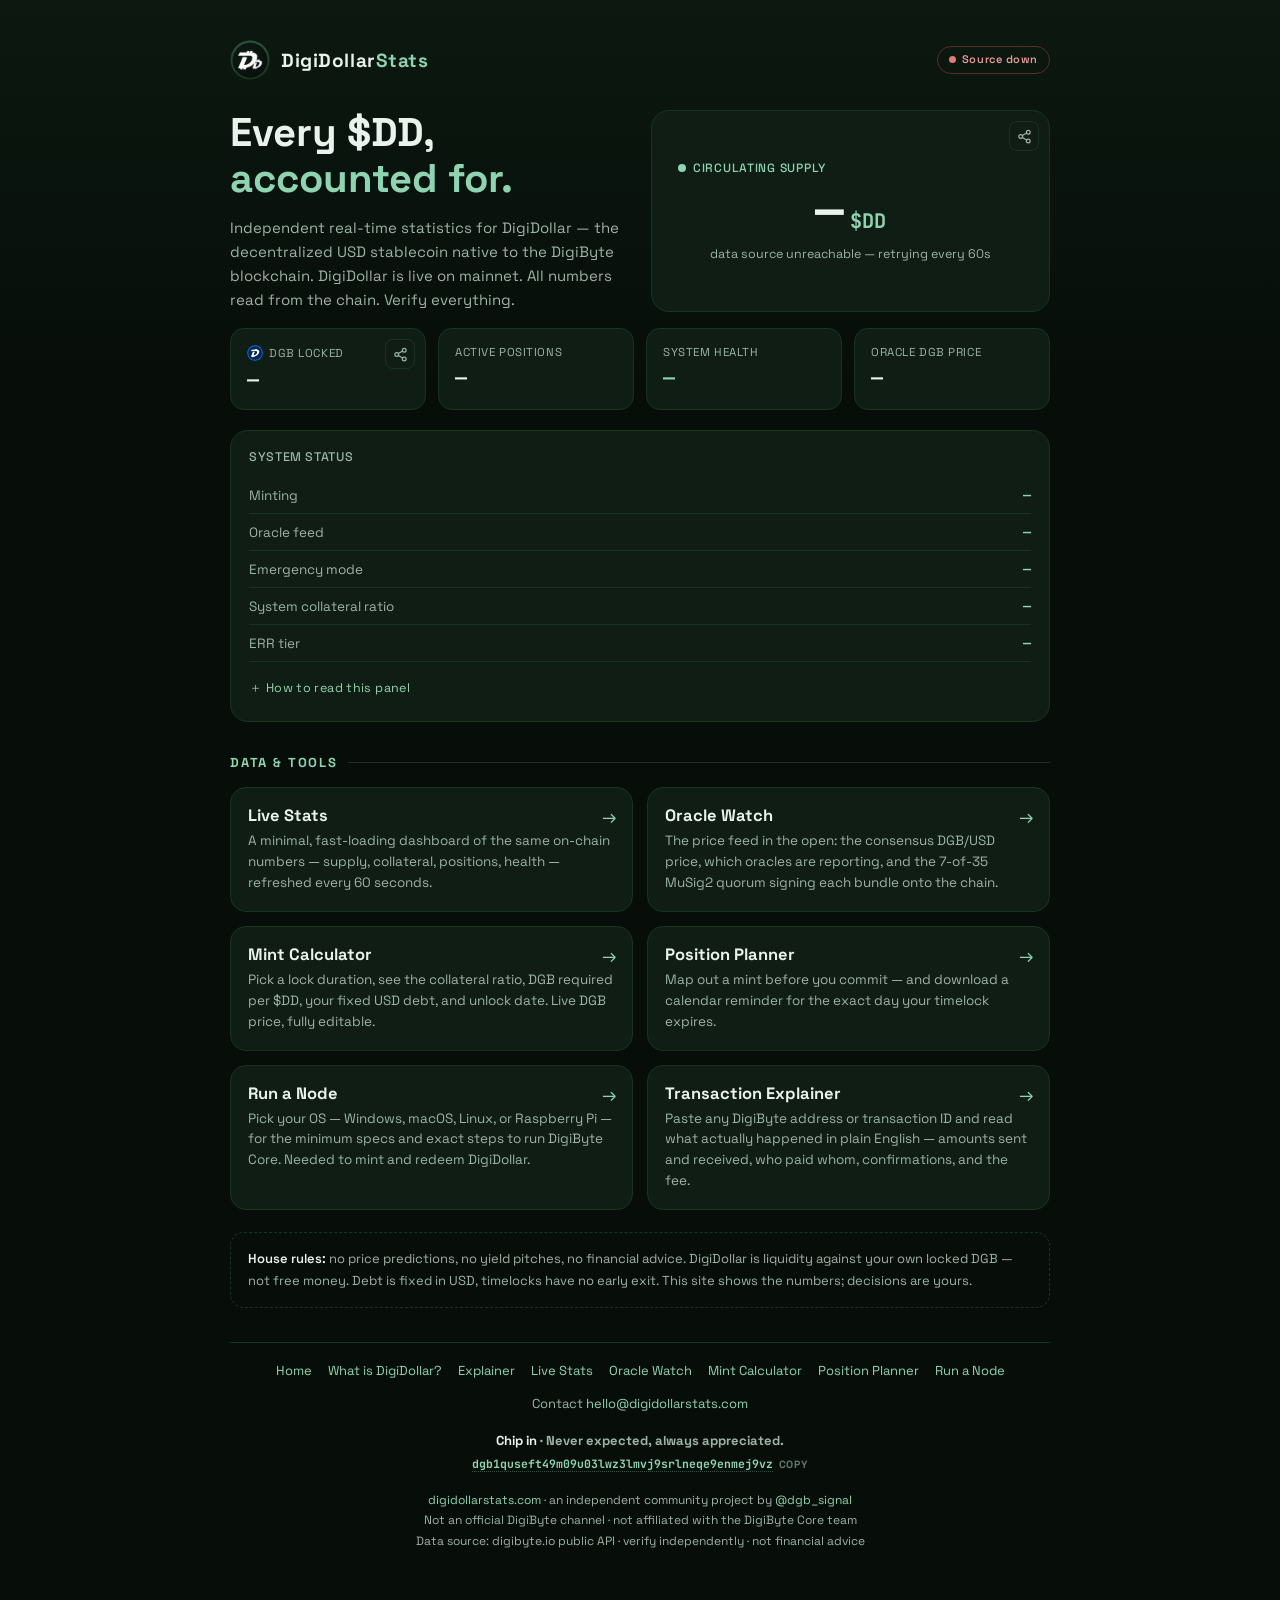
==== index.html @ 937bdd15 "Add files via upload" ====
<!DOCTYPE html>
<html lang="en">
<head>
<meta charset="UTF-8">
<meta name="viewport" content="width=device-width, initial-scale=1">
<title>DigiDollarStats — Live DigiDollar ($DD) Supply &amp; Stats</title>
  <meta name="description" content="Independent real-time stats for DigiDollar ($DD), the decentralized USD stablecoin on DigiByte: live supply, DGB locked, and system health from the chain.">
  <meta name="keywords" content="DigiDollar, DD, DigiByte, DGB, stablecoin, supply, mint calculator, collateral, oracle">
  <link rel="canonical" href="https://digidollarstats.com/">
  <meta name="robots" content="index, follow">
  <meta name="theme-color" content="#070E0A">
  <!-- favicons -->
  <link rel="icon" href="/favicon.ico" sizes="any">
  <link rel="icon" type="image/png" sizes="32x32" href="/favicon-32x32.png">
  <link rel="icon" type="image/png" sizes="16x16" href="/favicon-16x16.png">
  <link rel="apple-touch-icon" sizes="180x180" href="/apple-touch-icon.png">
  <link rel="manifest" href="/site.webmanifest">
  <!-- Open Graph -->
  <meta property="og:type" content="website">
  <meta property="og:url" content="https://digidollarstats.com/">
  <meta property="og:title" content="DigiDollarStats — Every $DD, accounted for.">
  <meta property="og:description" content="Independent real-time statistics for DigiDollar, the native USD stablecoin on the DigiByte blockchain. Live supply, collateral, and tools.">
  <meta property="og:image" content="https://digidollarstats.com/og-home.png">
  <meta property="og:image:width" content="1200">
  <meta property="og:image:height" content="630">
  <meta property="og:site_name" content="DigiDollarStats">
  <!-- Twitter -->
  <meta name="twitter:card" content="summary_large_image">
  <meta name="twitter:title" content="DigiDollarStats — Every $DD, accounted for.">
  <meta name="twitter:description" content="Independent real-time stats for DigiDollar on the DigiByte chain. Live supply, collateral, mint calculator.">
  <meta name="twitter:image" content="https://digidollarstats.com/og-home.png">

<link rel="preconnect" href="https://fonts.googleapis.com">
<link rel="preconnect" href="https://fonts.gstatic.com" crossorigin>
<link href="https://fonts.googleapis.com/css2?family=Space+Grotesk:wght@400;500;700&family=JetBrains+Mono:wght@400;600;700&display=swap" rel="stylesheet">
<style>
  :root{
    --bg:#070E0A; --bg2:#0C1810; --card:#0F1D15; --line:#193322;
    --ring:#2B5540; --mint:#8FD4B0; --text:#E9F2EC; --muted:#9DB3A6; --amber:#D9B36C;
  }
  *{box-sizing:border-box;margin:0;padding:0}
  html{background:#070E0A}
  body{
    background:linear-gradient(180deg,var(--bg2),var(--bg) 380px);
    background-color:#070E0A;
    color:var(--text); font-family:'Space Grotesk',system-ui,sans-serif;
    min-height:100vh; display:flex; flex-direction:column; align-items:center;
    padding:22px 16px 46px;
  }
  .wrap{width:100%;max-width:580px}

  nav{display:flex;align-items:center;justify-content:space-between;margin-bottom:28px}
  .brandrow{display:flex;align-items:center;gap:11px}
  .logo{width:40px;height:40px;border-radius:50%;object-fit:cover}
  .brandrow a.homelink{display:flex;align-items:center;gap:11px;text-decoration:none;color:inherit}
  .brand{font-weight:700;letter-spacing:.03em;font-size:19px}
  .brand em{font-style:normal;color:var(--mint)}
  .demo{
    font-size:10px;font-weight:700;letter-spacing:.08em;color:#1A1206;background:var(--amber);
    border-radius:99px;padding:4px 11px;white-space:nowrap;line-height:1.5;
  }
  .demo.live{background:var(--mint);color:#0B160F}
  .demo.err{background:#5c2a2a;color:#f0d0d0}
  .statuspill{display:inline-flex;align-items:center;gap:6px;font-size:11px;font-weight:600;letter-spacing:.05em;color:var(--muted);background:transparent;border:1px solid var(--line);border-radius:99px;padding:5px 11px;line-height:1.4}
  .statuspill .sdot{width:7px;height:7px;border-radius:50%;background:var(--mint);flex-shrink:0}
  .statuspill.live .sdot{background:var(--mint)}
  .statuspill.live{color:var(--mint)}
  .statuspill.err{color:#e69b9b;border-color:#5c2a2a}
  .statuspill.err .sdot{background:#e07b7b}
  @media (prefers-reduced-motion: no-preference){.statuspill.live .sdot{animation:pulse 2s infinite}}

  h1{font-size:clamp(26px,7vw,34px);font-weight:700;line-height:1.15;margin-bottom:8px}
  h1 em{font-style:normal;color:var(--mint)}
  .sub{color:var(--muted);font-size:14.5px;line-height:1.6;max-width:48ch;margin-bottom:22px}

  .hero{
    background:var(--card);border:1px solid var(--line);
    border-radius:18px;padding:24px 20px;text-align:center;margin-bottom:14px;
  }
  .live{display:inline-flex;align-items:center;gap:7px;color:var(--mint);font-size:12px;letter-spacing:.06em;font-weight:500;text-transform:uppercase;margin-bottom:9px}
  .dot{width:8px;height:8px;border-radius:50%;background:var(--mint)}
  @media (prefers-reduced-motion: no-preference){
    .dot{animation:pulse 2s infinite}
    @keyframes pulse{0%,100%{opacity:1}50%{opacity:.35}}
  }
  .supply{font-family:'JetBrains Mono',monospace;font-weight:700;font-size:clamp(32px,8.5vw,48px);line-height:1.1}
  .supply small{font-size:.42em;color:var(--mint);margin-left:6px}
  .updated{color:var(--muted);font-size:12.5px;margin-top:9px}

  .grid{display:grid;grid-template-columns:1fr 1fr;gap:12px;margin-bottom:14px}
  .stat{background:var(--card);border:1px solid var(--line);border-radius:14px;padding:15px}
  .stat .k{color:var(--muted);font-size:11.5px;letter-spacing:.05em;text-transform:uppercase;margin-bottom:6px;display:flex;align-items:center;gap:6px}
  .coin{width:16px;height:16px;border-radius:50%;flex-shrink:0}
  .stat .v{font-family:'JetBrains Mono',monospace;font-weight:600;font-size:18px}
  .stat .v.mint{color:var(--mint)}

  .panel{background:var(--card);border:1px solid var(--line);border-radius:18px;padding:18px;margin-bottom:14px}
  .panel h2{font-size:12.5px;letter-spacing:.05em;text-transform:uppercase;color:var(--muted);font-weight:500;margin-bottom:12px}

  .srow{display:flex;justify-content:space-between;align-items:center;padding:9px 0;border-bottom:1px solid var(--line);font-size:13.5px}
  .srow:last-child{border-bottom:none}
  .srow .k{color:var(--muted)}
  .srow .v{font-family:'JetBrains Mono',monospace;font-weight:600;color:var(--mint)}
  .srow .v.warn{color:var(--amber)}
  .explain{margin-top:12px;font-size:13px}
  .explain summary{cursor:pointer;color:var(--mint);font-size:12.5px;letter-spacing:.03em;list-style:none;padding:6px 0}
  .explain summary::-webkit-details-marker{display:none}
  .explain summary::before{content:"＋ ";color:var(--muted)}
  .explain[open] summary::before{content:"－ "}
  .explain ul{list-style:none;margin-top:8px;padding:0}
  .explain li{color:var(--muted);line-height:1.55;padding:6px 0;border-top:1px solid var(--line)}
  .explain li b{color:var(--text);font-weight:600}

  .sectionhead{display:flex;align-items:center;gap:10px;margin:28px 0 14px}
  .sectionhead h2{font-size:13px;letter-spacing:.14em;text-transform:uppercase;font-weight:700;color:var(--mint)}
  .sectionhead .rule{flex:1;height:1px;background:var(--line)}

  .tool{
    display:block;text-decoration:none;color:inherit;
    background:var(--card);border:1px solid var(--line);border-radius:16px;
    padding:17px;margin-bottom:12px;position:relative;
  }
  .tool:hover{border-color:var(--ring)}
  .tool h3{font-size:16.5px;font-weight:700;margin-bottom:5px}
  .tool p{color:var(--muted);font-size:13.5px;line-height:1.55;max-width:52ch}
  .tool .go{position:absolute;top:17px;right:16px;color:var(--mint);font-size:18px}
  .badge{
    display:inline-block;font-size:10px;font-weight:700;letter-spacing:.08em;
    text-transform:uppercase;border-radius:99px;padding:3px 9px;margin-left:8px;vertical-align:2px;
    line-height:1.4;white-space:nowrap;
  }
  .badge.live{color:#0B160F;background:var(--mint)}
  .badge.soon{color:#1A1206;background:var(--amber)}
  .badge.plan{color:var(--muted);background:var(--line)}

  .principles{
    border:1px dashed var(--line);border-radius:14px;padding:15px 17px;
    margin-top:22px;color:var(--muted);font-size:13px;line-height:1.7;
  }
  .principles b{color:var(--text);font-weight:600}

  footer{color:var(--muted);font-size:12px;text-align:center;line-height:1.7;margin-top:26px}
  footer a{color:var(--mint);text-decoration:none}

  /* ============ DESKTOP LAYER (B) — mobile untouched below 900px ============ */
  @media (min-width:900px){
    body{padding:40px 24px 70px}
    .wrap{max-width:820px}
    nav{margin-bottom:30px}
    .demo{font-size:11px;padding:5px 11px}

    /* two-column hero: headline left, supply box right */
    .hero-wrap{display:grid;grid-template-columns:1fr 1fr;gap:22px;align-items:stretch;margin-bottom:16px}
    .hero-intro{display:flex;flex-direction:column;justify-content:center}
    .hero-intro h1{font-size:40px;margin-bottom:14px}
    .hero-intro .sub{font-size:15px;max-width:48ch;margin-bottom:0}
    .hero{margin-bottom:0;display:flex;flex-direction:column;justify-content:center;padding:28px 26px}
    .supply{font-size:48px}

    /* stats: four columns */
    .grid{grid-template-columns:repeat(4,1fr);gap:12px;margin-bottom:20px}
    .stat{padding:16px}
    .stat .v{font-size:20px}


    /* tools/data cards in two columns */
    .toolgrid{display:grid;grid-template-columns:1fr 1fr;gap:14px}
    .tool{margin-bottom:0}

    .sectionhead{margin:32px 0 16px}
    footer{margin-top:34px}
  }

  /* footer nav + contact */
  .footnav{display:flex;flex-wrap:wrap;justify-content:center;gap:8px 16px;margin-bottom:12px;font-size:13px;line-height:1.5}
  .footnav a{color:var(--mint);text-decoration:none}
  .footnav a:hover{text-decoration:underline}
  .footcontact{margin-bottom:14px;font-size:13px;color:var(--muted)}
  .footcontact a{color:var(--mint);text-decoration:none}
  .footcontact a:hover{text-decoration:underline}
  .footdonate{margin-bottom:14px;font-size:13px;color:var(--muted);line-height:1.8;font-weight:700}
  .footdonate .fdlabel{color:var(--text);font-weight:700}
  .footdonate .fdaddr{font-family:'JetBrains Mono',monospace;font-weight:700;font-size:11.5px;color:var(--mint);cursor:pointer;word-break:break-all;border-bottom:1px dotted var(--ring)}
  .footdonate .fdaddr:hover{color:var(--text)}
  .footdonate .fdhint{font-weight:700;font-size:10.5px;letter-spacing:.05em;text-transform:uppercase;color:var(--dim,#5f7a6b);margin-left:6px;white-space:nowrap}
  .footdonate .fdhint.ok{color:var(--mint)}
  footer{border-top:1px solid var(--line);padding-top:18px}
  /* share buttons */
  .sharebtn{position:absolute;top:10px;right:10px;width:30px;height:30px;display:flex;align-items:center;justify-content:center;background:transparent;border:1px solid var(--line);border-radius:8px;color:var(--muted);cursor:pointer;padding:0}
  .sharebtn:hover{color:var(--mint);border-color:var(--ring)}
  .sharebtn svg{width:15px;height:15px}
  .sharebtn.ok{color:var(--mint);border-color:var(--ring)}
  .hero{position:relative}
  .stat{position:relative}
</style>
<script type="application/ld+json">
{
  "@context": "https://schema.org",
  "@type": "Dataset",
  "name": "DigiDollar ($DD) Live Statistics",
  "description": "Independent real-time statistics for DigiDollar, the decentralized USD stablecoin native to the DigiByte blockchain: circulating supply, DGB locked as collateral, active positions, system health, and oracle price. Read live from the chain.",
  "url": "https://digidollarstats.com/",
  "keywords": ["DigiDollar", "DD", "DigiByte", "DGB", "stablecoin", "supply", "collateral", "oracle"],
  "isAccessibleForFree": true,
  "creator": {
    "@type": "Organization",
    "name": "DGB Signal",
    "url": "https://x.com/dgb_signal"
  },
  "license": "https://digidollarstats.com/",
  "creditText": "Independent community project. Not an official DigiByte channel. Not financial advice."
}
</script>
</head>
<body>
<div class="wrap">
  <nav>
    <div class="brandrow">
      <a class="homelink" href="/" aria-label="DigiDollarStats home">
      <img class="logo" src="/icon-192.png" alt="DigiDollar logo">
      <div class="brand">DigiDollar<em>Stats</em></div>
      </a>
    </div>
    <div class="statuspill live" id="liveBadge"><span class="sdot"></span><span id="liveTxt">Live</span></div>
  </nav>

  <!-- ============ SUPPLY DASHBOARD (main page) ============ -->
  <div class="hero-wrap">
    <div class="hero-intro">
      <h1>Every $DD, <em>accounted for.</em></h1>
      <p class="sub">Independent real-time statistics for DigiDollar — the decentralized USD stablecoin native to the DigiByte blockchain. DigiDollar is live on mainnet. All numbers read from the chain. Verify everything.</p>
    </div>
    <div class="hero">
      <button class="sharebtn" type="button" aria-label="Share this live stat" title="Share" onclick="shareStat('supply',this)"><svg viewBox="0 0 24 24" fill="none" stroke="currentColor" stroke-width="2" stroke-linecap="round" stroke-linejoin="round"><circle cx="18" cy="5" r="3"/><circle cx="6" cy="12" r="3"/><circle cx="18" cy="19" r="3"/><line x1="8.59" y1="13.51" x2="15.42" y2="17.49"/><line x1="15.41" y1="6.51" x2="8.59" y2="10.49"/></svg></button>
      <div class="live"><span class="dot"></span>Circulating supply</div>
      <div class="supply" id="supply">—<small>$DD</small></div>
      <div class="updated" id="updated">connecting to live data…</div>
    </div>
  </div>

  <div class="grid">
    <div class="stat"><button class="sharebtn" type="button" aria-label="Share this live stat" title="Share" onclick="shareStat('locked',this)"><svg viewBox="0 0 24 24" fill="none" stroke="currentColor" stroke-width="2" stroke-linecap="round" stroke-linejoin="round"><circle cx="18" cy="5" r="3"/><circle cx="6" cy="12" r="3"/><circle cx="18" cy="19" r="3"/><line x1="8.59" y1="13.51" x2="15.42" y2="17.49"/><line x1="15.41" y1="6.51" x2="8.59" y2="10.49"/></svg></button><div class="k"><img class="coin" src="/dgb-coin.png" alt="DGB">DGB locked</div><div class="v" id="locked">—</div></div>
    <div class="stat"><div class="k">Active positions</div><div class="v" id="positions">—</div></div>
    <div class="stat"><div class="k">System health</div><div class="v mint" id="health">—</div></div>
    <div class="stat"><div class="k">Oracle DGB price</div><div class="v" id="oracle">—</div></div>
  </div>

  <div class="panel">
    <h2>System status</h2>
    <div class="srow"><span class="k">Minting</span><span class="v" id="stMint">—</span></div>
    <div class="srow"><span class="k">Oracle feed</span><span class="v" id="stOracle">—</span></div>
    <div class="srow"><span class="k">Emergency mode</span><span class="v" id="stEmerg">—</span></div>
    <div class="srow"><span class="k">System collateral ratio</span><span class="v" id="stRatio">—</span></div>
    <div class="srow"><span class="k">ERR tier</span><span class="v" id="stErr">—</span></div>
    <details class="explain">
      <summary>How to read this panel</summary>
      <ul>
        <li><b>Minting</b> — whether new $DD can be minted right now. "Open" is normal; it can freeze automatically if DGB is too volatile.</li>
        <li><b>Oracle feed</b> — whether the price oracle is publishing. Minting needs a live price to stay safe.</li>
        <li><b>Emergency mode</b> — the system-wide safety state. "No" is healthy; if ACTIVE, minting halts and redemption rules tighten.</li>
        <li><b>System collateral ratio</b> — total DGB locked vs total $DD owed. Higher = safer. Anything well above 100% means every $DD is heavily over-backed.</li>
        <li><b>ERR tier</b> — the current burn multiplier. "Normal (1.0x)" means you burn exactly the $DD you minted to unlock your DGB.</li>
      </ul>
    </details>
  </div>

  <!-- ============ MORE DATA & TOOLS ============ -->
  <div class="sectionhead"><h2>Data &amp; tools</h2><div class="rule"></div></div>

  <div class="toolgrid">
  <a class="tool" href="/live">
    <span class="go">→</span>
    <h3>Live Stats</h3>
    <p>A minimal, fast-loading dashboard of the same on-chain numbers — supply, collateral, positions, health — refreshed every 60 seconds.</p>
  </a>

  <a class="tool" href="/oracle">
    <span class="go">→</span>
    <h3>Oracle Watch</h3>
    <p>The price feed in the open: the consensus DGB/USD price, which oracles are reporting, and the 7-of-35 MuSig2 quorum signing each bundle onto the chain.</p>
  </a>

  <a class="tool" href="/calculator">
    <span class="go">→</span>
    <h3>Mint Calculator</h3>
    <p>Pick a lock duration, see the collateral ratio, DGB required per $DD, your fixed USD debt, and unlock date. Live DGB price, fully editable.</p>
  </a>

  <a class="tool" href="/planner">
    <span class="go">→</span>
    <h3>Position Planner</h3>
    <p>Map out a mint before you commit — and download a calendar reminder for the exact day your timelock expires.</p>
  </a>

  <a class="tool" href="/node">
    <span class="go">→</span>
    <h3>Run a Node</h3>
    <p>Pick your OS — Windows, macOS, Linux, or Raspberry Pi — for the minimum specs and exact steps to run DigiByte Core. Needed to mint and redeem DigiDollar.</p>
  </a>

  <a class="tool" href="/explain">
    <span class="go">→</span>
    <h3>Transaction Explainer</h3>
    <p>Paste any DigiByte address or transaction ID and read what actually happened in plain English — amounts sent and received, who paid whom, confirmations, and the fee.</p>
  </a>
  </div>

  <div class="principles">
    <b>House rules:</b> no price predictions, no yield pitches, no financial advice. DigiDollar is liquidity against your own locked DGB — not free money. Debt is fixed in USD, timelocks have no early exit. This site shows the numbers; decisions are yours.
  </div>

  <footer>
    <nav class="footnav" aria-label="Footer">
      <a href="/">Home</a>
      <a href="/what-is-digidollar">What is DigiDollar?</a>
      <a href="/explain">Explainer</a>
      <a href="/live">Live Stats</a>
      <a href="/oracle">Oracle Watch</a>
      <a href="/calculator">Mint Calculator</a>
      <a href="/planner">Position Planner</a>
      <a href="/node">Run a Node</a>
    </nav>
    <div class="footcontact">Contact <a href="mailto:hello@digidollarstats.com">hello@digidollarstats.com</a></div>
    <div class="footdonate">
      <span class="fdlabel">Chip in</span> · Never expected, always appreciated.<br>
      <span class="fdaddr" id="fdDgb" role="button" tabindex="0" title="Click to copy">dgb1quseft49m09u03lwz3lmvj9srlneqe9enmej9vz</span><span class="fdhint" id="fdDgbHint">copy</span>
    </div>
    <a href="/">digidollarstats.com</a> · an independent community project by <a href="https://x.com/dgb_signal">@dgb_signal</a><br>
    Not an official DigiByte channel · not affiliated with the DigiByte Core team<br>
    Data source: digibyte.io public API · verify independently · not financial advice
  </footer>
</div>

<script>
  const fmt = n => n.toLocaleString('en-US',{minimumFractionDigits:2,maximumFractionDigits:2});
  const fmtInt = n => Math.round(n).toLocaleString('en-US');

  const API = 'https://digibyte.io/api/getdigidollarstats';
  const REFRESH_SECONDS = 60;
  const badge = document.getElementById('liveBadge');
  const $ = id => document.getElementById(id);

  async function refresh(){
    try{
      const r = await fetch(API, {cache:'no-store'});
      if (!r.ok) throw new Error('http '+r.status);
      const d = await r.json();

      const supply = (d.total_dd_supply || 0) / 100;
      $('supply').innerHTML = fmt(supply) + '<small>$DD</small>';
      $('locked').textContent = fmtInt(d.total_collateral_dgb || 0) + ' DGB';
      $('positions').textContent = fmtInt(d.active_positions || 0);
      $('health').textContent = (d.health_percentage || 0) + '%' +
        (d.health_status ? ' · ' + d.health_status : '');
      $('oracle').textContent = d.oracle_price_micro_usd
        ? '$' + (d.oracle_price_micro_usd/1e6).toFixed(6) : '—';

      const mintOpen = !d.minting_restricted_reason || d.minting_restricted_reason === 'none';
      const stMint = $('stMint');
      stMint.textContent = mintOpen ? 'Open' : d.minting_restricted_reason;
      stMint.className = 'v' + (mintOpen ? '' : ' warn');

      $('stOracle').textContent = d.oracle_status || (d.oracle_available ? 'available' : 'unavailable');
      const em = $('stEmerg');
      em.textContent = d.is_emergency ? 'ACTIVE' : 'No';
      em.className = 'v' + (d.is_emergency ? ' warn' : '');
      $('stRatio').textContent = (d.system_collateral_ratio || d.health_percentage || 0) + '%';
      $('stErr').textContent = d.err_tier && d.err_tier.description ? d.err_tier.description : '—';

      const now = new Date();
      $('updated').textContent = 'live on mainnet · updated ' +
        now.toLocaleTimeString() + ' · refreshes every ' + REFRESH_SECONDS + 's';
      document.getElementById('liveTxt').textContent = 'Live';
      badge.className = 'statuspill live';

    }catch(e){
      document.getElementById('liveTxt').textContent = 'Source down';
      badge.className = 'statuspill err';
      $('updated').textContent = 'data source unreachable — retrying every ' + REFRESH_SECONDS + 's';
    }
  }
  refresh();
  setInterval(refresh, REFRESH_SECONDS*1000);

  // ---- donation address copy ----
  (function(){
    var addr = "dgb1quseft49m09u03lwz3lmvj9srlneqe9enmej9vz";
    var fel = document.getElementById("fdDgb");
    var fhint = document.getElementById("fdDgbHint");
    function fcopy(){
      navigator.clipboard.writeText(addr).then(function(){
        fhint.classList.add("ok"); fhint.textContent = "copied \u2713";
        setTimeout(function(){ fhint.classList.remove("ok"); fhint.textContent = "copy"; }, 1600);
      }).catch(function(){});
    }
    if(fel){
      fel.addEventListener("click", fcopy);
      fel.addEventListener("keydown", function(e){ if(e.key==="Enter"||e.key===" "){ e.preventDefault(); fcopy(); } });
    }
  })();
</script>
<script>
function shareStat(kind, btn){
  var el = document.getElementById(kind === 'supply' ? 'supply' : 'locked');
  var v = '';
  if (el) el.childNodes.forEach(function(n){ if (n.nodeType === 3) v += n.textContent; });
  v = v.trim();
  var has = v && v !== '\u2014';
  var text;
  if (kind === 'supply'){
    var num = (v.charAt(0) === '$') ? v.slice(1) : v;
    text = has ? 'There are ' + num + ' $DD in circulation right now, each one backed by locked DGB. Real, verifiable, updated live:'
               : 'Live DigiDollar ($DD) circulating supply, each unit backed by locked DGB. Real, verifiable, updated live:';
  } else {
    text = has ? "Right now, " + v + " is locked as DigiDollar collateral — and every coin stays in its owner's wallet. Live from the chain:"
               : "DGB locked as DigiDollar collateral — every coin stays in its owner's wallet. Live from the chain:";
  }
  var link = document.querySelector('link[rel="canonical"]');
  var url = (link && link.href) || location.href;
  // Mobile: native share sheet (unchanged)
  if (matchMedia('(pointer: coarse)').matches && navigator.share){
    navigator.share({text: text, url: url}).catch(function(){});
    return;
  }
  // Desktop: open X compose with the live number + link already filled in
  var w = window.open('https://x.com/intent/post?text=' + encodeURIComponent(text) + '&url=' + encodeURIComponent(url), '_blank', 'noopener');
  if (!w && navigator.clipboard && navigator.clipboard.writeText){
    navigator.clipboard.writeText(text + ' ' + url).then(function(){ shareOk(btn); }).catch(function(){});
  }
}
function shareOk(btn){
  var old = btn.innerHTML;
  btn.classList.add('ok');
  btn.innerHTML = '<svg viewBox="0 0 24 24" fill="none" stroke="currentColor" stroke-width="2.4" stroke-linecap="round" stroke-linejoin="round"><path d="M20 6 9 17l-5-5"/></svg>';
  setTimeout(function(){ btn.classList.remove('ok'); btn.innerHTML = old; }, 1400);
}
</script>
</body>
</html>
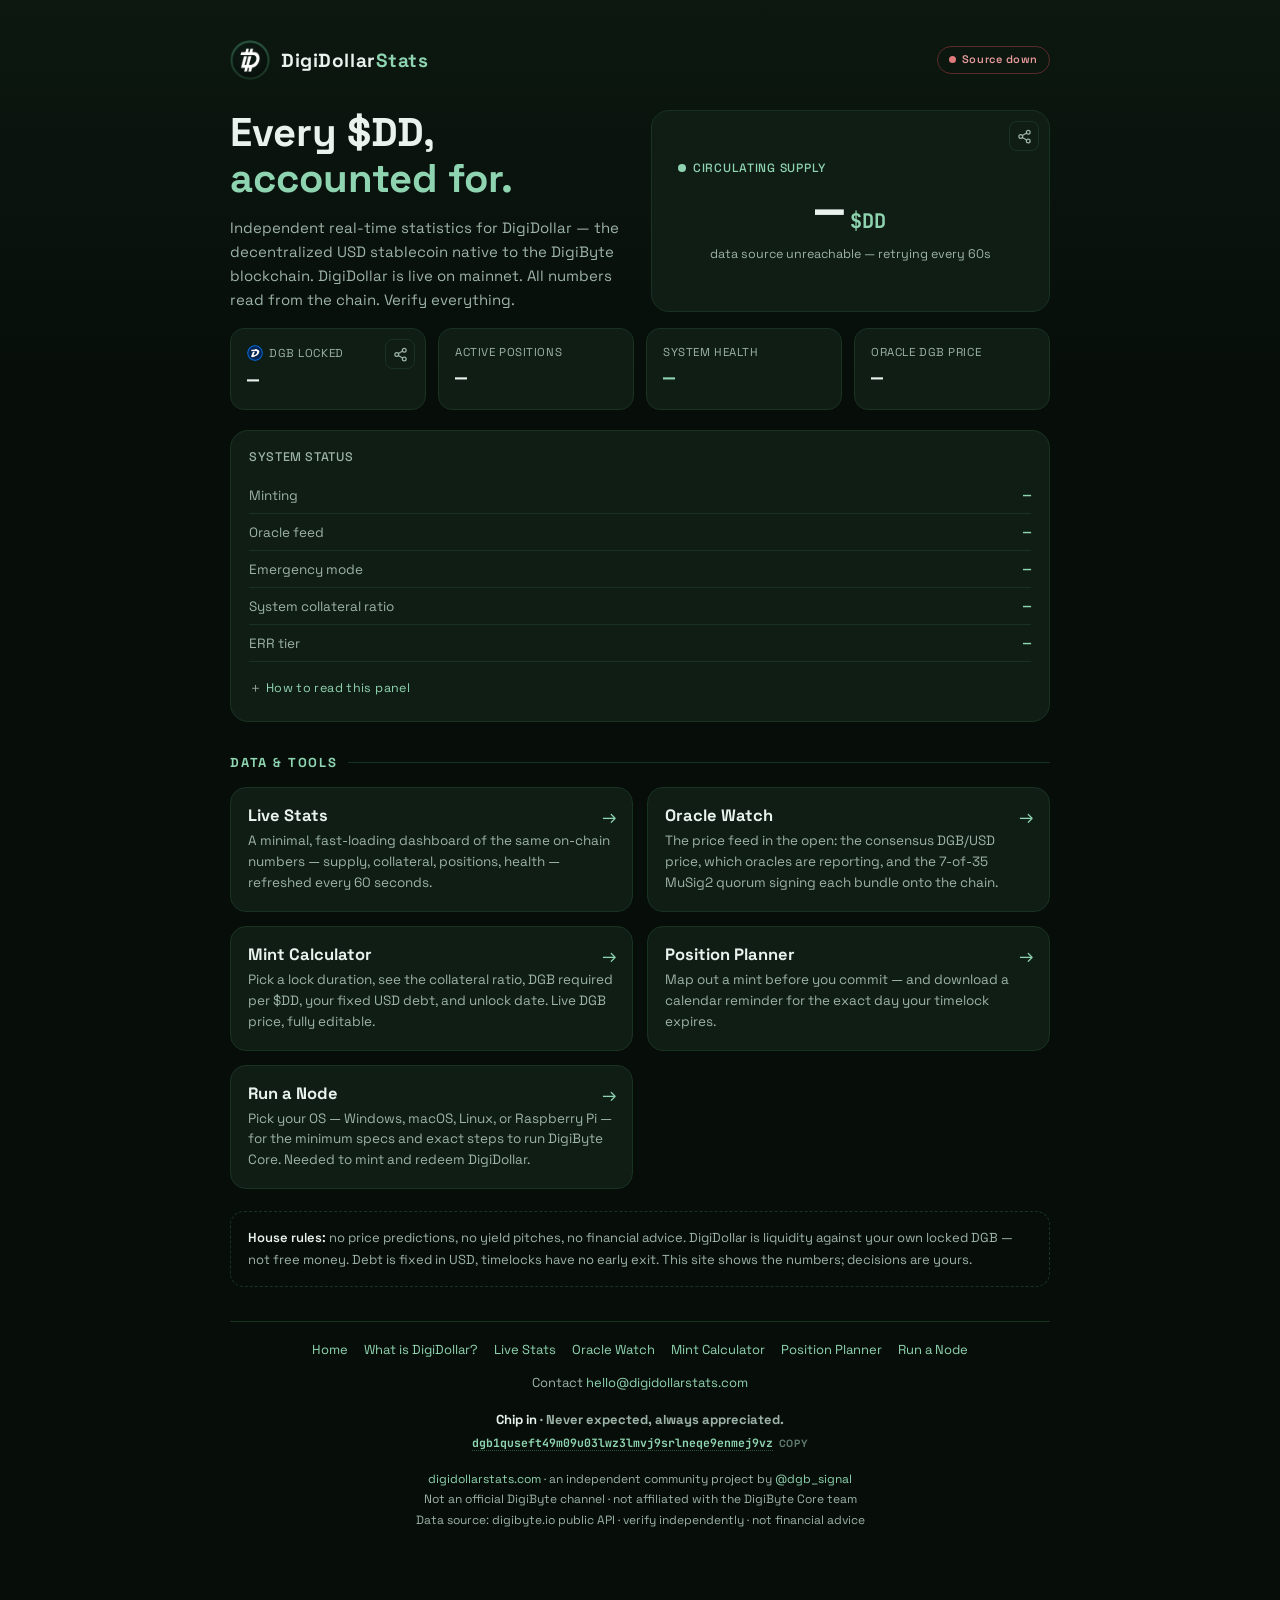
==== commit f3e1e206: "Add files via upload" ====
--- a/index.html
+++ b/index.html
@@ -196,6 +196,15 @@
 <script type="application/ld+json">
 {
   "@context": "https://schema.org",
+  "@type": "WebSite",
+  "name": "DigiDollarStats",
+  "alternateName": ["DigiDollar Stats", "digidollarstats.com"],
+  "url": "https://digidollarstats.com/"
+}
+</script>
+<script type="application/ld+json">
+{
+  "@context": "https://schema.org",
   "@type": "Dataset",
   "name": "DigiDollar ($DD) Live Statistics",
   "description": "Independent real-time statistics for DigiDollar, the decentralized USD stablecoin native to the DigiByte blockchain: circulating supply, DGB locked as collateral, active positions, system health, and oracle price. Read live from the chain.",
@@ -207,7 +216,7 @@
     "name": "DGB Signal",
     "url": "https://x.com/dgb_signal"
   },
-  "license": "https://digidollarstats.com/",
+  "license": "https://creativecommons.org/licenses/by/4.0/",
   "creditText": "Independent community project. Not an official DigiByte channel. Not financial advice."
 }
 </script>
@@ -297,12 +306,6 @@
     <h3>Run a Node</h3>
     <p>Pick your OS — Windows, macOS, Linux, or Raspberry Pi — for the minimum specs and exact steps to run DigiByte Core. Needed to mint and redeem DigiDollar.</p>
   </a>
-
-  <a class="tool" href="/explain">
-    <span class="go">→</span>
-    <h3>Transaction Explainer</h3>
-    <p>Paste any DigiByte address or transaction ID and read what actually happened in plain English — amounts sent and received, who paid whom, confirmations, and the fee.</p>
-  </a>
   </div>
 
   <div class="principles">
@@ -313,7 +316,6 @@
     <nav class="footnav" aria-label="Footer">
       <a href="/">Home</a>
       <a href="/what-is-digidollar">What is DigiDollar?</a>
-      <a href="/explain">Explainer</a>
       <a href="/live">Live Stats</a>
       <a href="/oracle">Oracle Watch</a>
       <a href="/calculator">Mint Calculator</a>
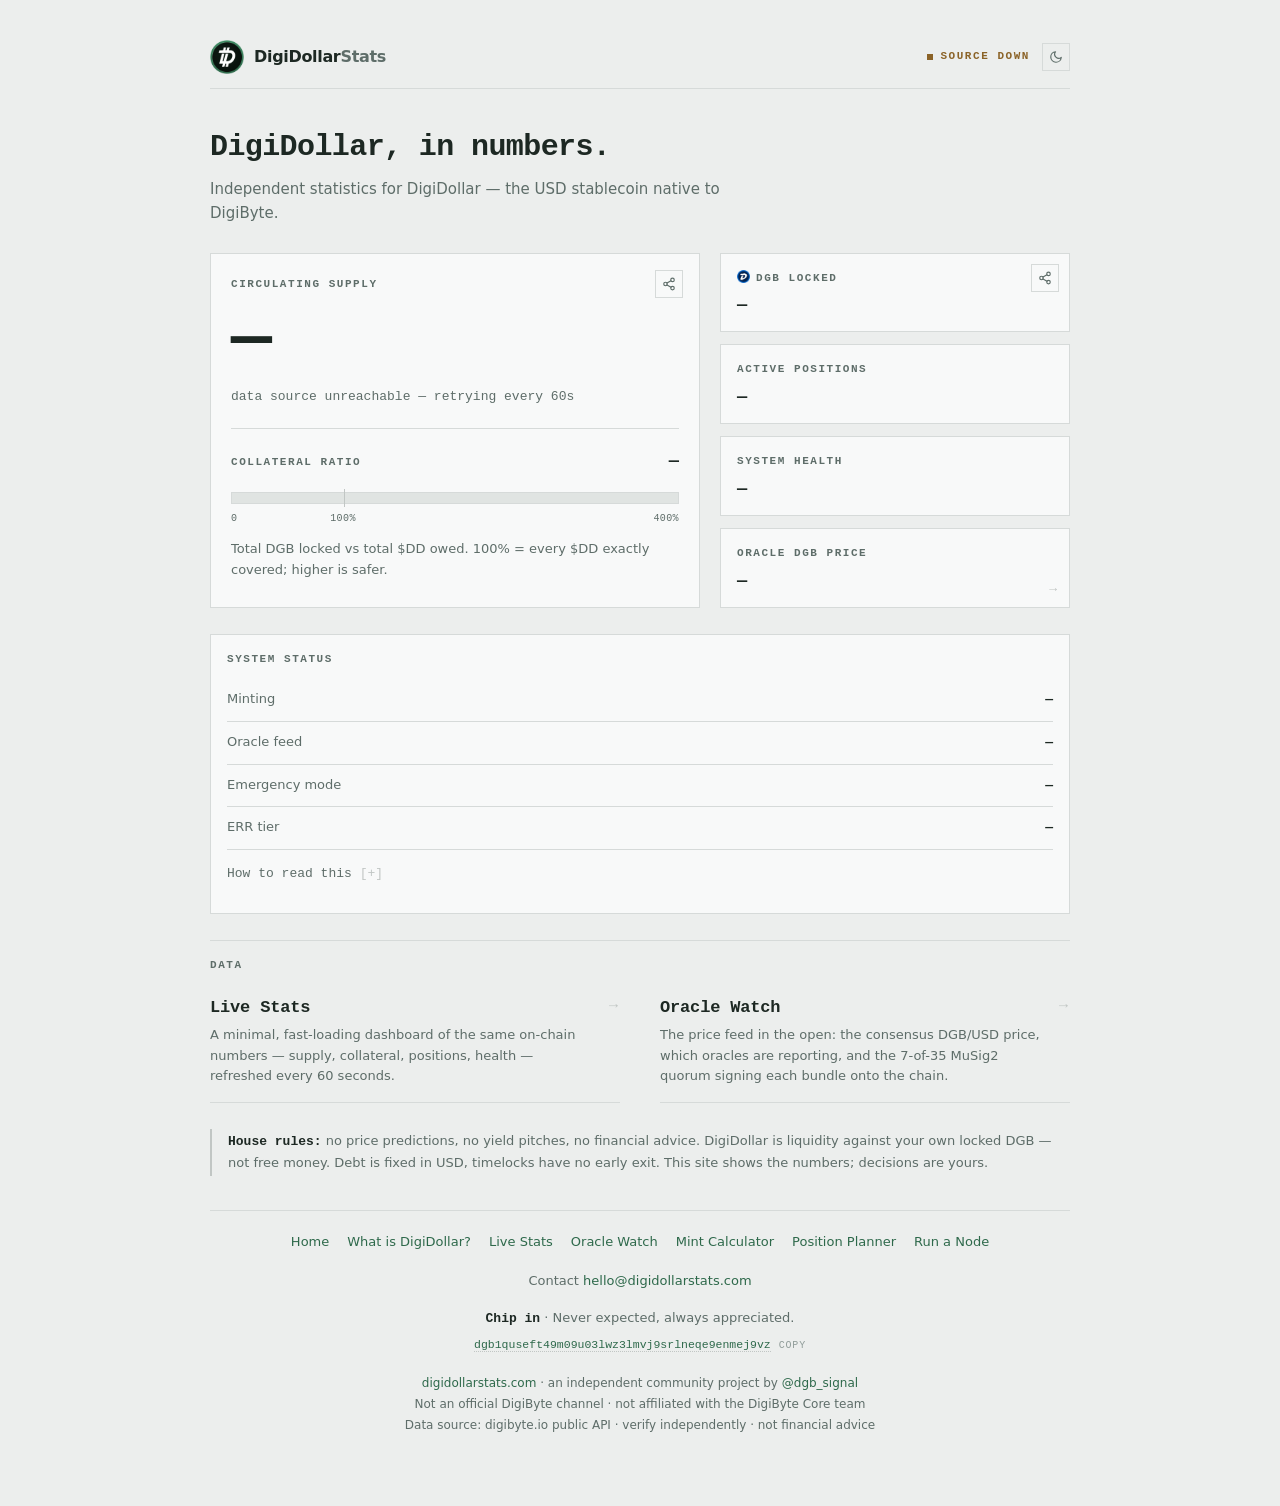
==== commit eaf7b01f: "Add files via upload" ====
--- a/index.html
+++ b/index.html
@@ -5,194 +5,279 @@
 <meta name="viewport" content="width=device-width, initial-scale=1">
 <title>DigiDollarStats — Live DigiDollar ($DD) Supply &amp; Stats</title>
   <meta name="description" content="Independent real-time stats for DigiDollar ($DD), the decentralized USD stablecoin on DigiByte: live supply, DGB locked, and system health from the chain.">
-  <meta name="keywords" content="DigiDollar, DD, DigiByte, DGB, stablecoin, supply, mint calculator, collateral, oracle">
   <link rel="canonical" href="https://digidollarstats.com/">
+
+  <meta property="og:type" content="website">
+  <meta property="og:url" content="https://digidollarstats.com/">
+  <meta property="og:site_name" content="DigiDollarStats">
+  <meta property="og:title" content="DigiDollarStats — DigiDollar, in numbers.">
+  <meta property="og:description" content="Independent real-time stats for DigiDollar ($DD), the USD stablecoin native to DigiByte: live supply, DGB locked, collateral ratio and system health, read from the chain.">
+  <meta property="og:image" content="https://digidollarstats.com/og-home.png">
+  <meta property="og:image:width" content="1200">
+  <meta property="og:image:height" content="630">
+  <meta name="twitter:card" content="summary_large_image">
+  <meta name="twitter:title" content="DigiDollarStats — DigiDollar, in numbers.">
+  <meta name="twitter:description" content="Independent real-time stats for DigiDollar ($DD) on the DigiByte chain. Live supply, DGB locked, collateral ratio, system health.">
+  <meta name="twitter:image" content="https://digidollarstats.com/og-home.png">
+
   <meta name="robots" content="index, follow">
-  <meta name="theme-color" content="#070E0A">
-  <!-- favicons -->
+  <meta name="theme-color" content="#1A1D1C" id="themeColor">
+<script>
+(function(){
+  var t=null;
+  try{ t=localStorage.getItem('dds-theme'); }catch(e){}
+  if(t!=='light'&&t!=='dark'){
+    t=(window.matchMedia&&window.matchMedia('(prefers-color-scheme: light)').matches)?'light':'dark';
+  }
+  document.documentElement.setAttribute('data-theme',t);
+})();
+</script>
   <link rel="icon" href="/favicon.ico" sizes="any">
   <link rel="icon" type="image/png" sizes="32x32" href="/favicon-32x32.png">
   <link rel="icon" type="image/png" sizes="16x16" href="/favicon-16x16.png">
   <link rel="apple-touch-icon" sizes="180x180" href="/apple-touch-icon.png">
   <link rel="manifest" href="/site.webmanifest">
-  <!-- Open Graph -->
-  <meta property="og:type" content="website">
-  <meta property="og:url" content="https://digidollarstats.com/">
-  <meta property="og:title" content="DigiDollarStats — Every $DD, accounted for.">
-  <meta property="og:description" content="Independent real-time statistics for DigiDollar, the native USD stablecoin on the DigiByte blockchain. Live supply, collateral, and tools.">
-  <meta property="og:image" content="https://digidollarstats.com/og-home.png">
-  <meta property="og:image:width" content="1200">
-  <meta property="og:image:height" content="630">
-  <meta property="og:site_name" content="DigiDollarStats">
-  <!-- Twitter -->
-  <meta name="twitter:card" content="summary_large_image">
-  <meta name="twitter:title" content="DigiDollarStats — Every $DD, accounted for.">
-  <meta name="twitter:description" content="Independent real-time stats for DigiDollar on the DigiByte chain. Live supply, collateral, mint calculator.">
-  <meta name="twitter:image" content="https://digidollarstats.com/og-home.png">
 
 <link rel="preconnect" href="https://fonts.googleapis.com">
 <link rel="preconnect" href="https://fonts.gstatic.com" crossorigin>
-<link href="https://fonts.googleapis.com/css2?family=Space+Grotesk:wght@400;500;700&family=JetBrains+Mono:wght@400;600;700&display=swap" rel="stylesheet">
+<link href="https://fonts.googleapis.com/css2?family=IBM+Plex+Mono:wght@400;600&family=IBM+Plex+Sans:wght@400;600&display=swap" rel="stylesheet">
+
 <style>
   :root{
-    --bg:#070E0A; --bg2:#0C1810; --card:#0F1D15; --line:#193322;
-    --ring:#2B5540; --mint:#8FD4B0; --text:#E9F2EC; --muted:#9DB3A6; --amber:#D9B36C;
-  }
+    /* ---- Ash · dark (default) ---- */
+    --field:#1A1D1C;
+    --panel:#232726;
+    --well:#151817;
+    --hover:#1F2322;
+    --rule:#333837;
+    --rule2:#4B5250;
+    --text:#E8ECEA;
+    --muted:#98A29F;
+    --dim:#6B7573;
+    --signal:#7FC9A4;
+    --amber:#D4A96A;
+
+    --mono:'IBM Plex Mono',ui-monospace,monospace;
+    --sans:'IBM Plex Sans',system-ui,sans-serif;
+
+    --t-hero:clamp(40px,13vw,68px);
+    --t-h1:clamp(23px,5.6vw,30px);
+    --t-h2:17px;
+    --t-body:15px;
+    --t-small:13px;
+    --t-micro:11px;
+
+    --gap:26px;
+  }
+  /* ---- Ash · light ---- */
+  html[data-theme="light"]{
+    --field:#ECEEED;
+    --panel:#F8F9F9;
+    --well:#E0E4E2;
+    --hover:#E7EAE9;
+    --rule:#D6DAD9;
+    --rule2:#C1C6C4;
+    --text:#1D2823;
+    --muted:#5E6D69;
+    --dim:#909C99;
+    --signal:#2E694B;
+    --amber:#8B6328;
+  }
+
   *{box-sizing:border-box;margin:0;padding:0}
-  html{background:#070E0A}
+  html{background:var(--field)}
   body{
-    background:linear-gradient(180deg,var(--bg2),var(--bg) 380px);
-    background-color:#070E0A;
-    color:var(--text); font-family:'Space Grotesk',system-ui,sans-serif;
-    min-height:100vh; display:flex; flex-direction:column; align-items:center;
-    padding:22px 16px 46px;
-  }
-  .wrap{width:100%;max-width:580px}
-
-  nav{display:flex;align-items:center;justify-content:space-between;margin-bottom:28px}
-  .brandrow{display:flex;align-items:center;gap:11px}
-  .logo{width:40px;height:40px;border-radius:50%;object-fit:cover}
-  .brandrow a.homelink{display:flex;align-items:center;gap:11px;text-decoration:none;color:inherit}
-  .brand{font-weight:700;letter-spacing:.03em;font-size:19px}
-  .brand em{font-style:normal;color:var(--mint)}
-  .demo{
-    font-size:10px;font-weight:700;letter-spacing:.08em;color:#1A1206;background:var(--amber);
-    border-radius:99px;padding:4px 11px;white-space:nowrap;line-height:1.5;
-  }
-  .demo.live{background:var(--mint);color:#0B160F}
-  .demo.err{background:#5c2a2a;color:#f0d0d0}
-  .statuspill{display:inline-flex;align-items:center;gap:6px;font-size:11px;font-weight:600;letter-spacing:.05em;color:var(--muted);background:transparent;border:1px solid var(--line);border-radius:99px;padding:5px 11px;line-height:1.4}
-  .statuspill .sdot{width:7px;height:7px;border-radius:50%;background:var(--mint);flex-shrink:0}
-  .statuspill.live .sdot{background:var(--mint)}
-  .statuspill.live{color:var(--mint)}
-  .statuspill.err{color:#e69b9b;border-color:#5c2a2a}
-  .statuspill.err .sdot{background:#e07b7b}
-  @media (prefers-reduced-motion: no-preference){.statuspill.live .sdot{animation:pulse 2s infinite}}
-
-  h1{font-size:clamp(26px,7vw,34px);font-weight:700;line-height:1.15;margin-bottom:8px}
-  h1 em{font-style:normal;color:var(--mint)}
-  .sub{color:var(--muted);font-size:14.5px;line-height:1.6;max-width:48ch;margin-bottom:22px}
-
-  .hero{
-    background:var(--card);border:1px solid var(--line);
-    border-radius:18px;padding:24px 20px;text-align:center;margin-bottom:14px;
-  }
-  .live{display:inline-flex;align-items:center;gap:7px;color:var(--mint);font-size:12px;letter-spacing:.06em;font-weight:500;text-transform:uppercase;margin-bottom:9px}
-  .dot{width:8px;height:8px;border-radius:50%;background:var(--mint)}
-  @media (prefers-reduced-motion: no-preference){
-    .dot{animation:pulse 2s infinite}
-    @keyframes pulse{0%,100%{opacity:1}50%{opacity:.35}}
-  }
-  .supply{font-family:'JetBrains Mono',monospace;font-weight:700;font-size:clamp(32px,8.5vw,48px);line-height:1.1}
-  .supply small{font-size:.42em;color:var(--mint);margin-left:6px}
-  .updated{color:var(--muted);font-size:12.5px;margin-top:9px}
-
-  .grid{display:grid;grid-template-columns:1fr 1fr;gap:12px;margin-bottom:14px}
-  .stat{background:var(--card);border:1px solid var(--line);border-radius:14px;padding:15px}
-  .stat .k{color:var(--muted);font-size:11.5px;letter-spacing:.05em;text-transform:uppercase;margin-bottom:6px;display:flex;align-items:center;gap:6px}
-  .coin{width:16px;height:16px;border-radius:50%;flex-shrink:0}
-  .stat .v{font-family:'JetBrains Mono',monospace;font-weight:600;font-size:18px}
-  .stat .v.mint{color:var(--mint)}
-
-  .panel{background:var(--card);border:1px solid var(--line);border-radius:18px;padding:18px;margin-bottom:14px}
-  .panel h2{font-size:12.5px;letter-spacing:.05em;text-transform:uppercase;color:var(--muted);font-weight:500;margin-bottom:12px}
-
-  .srow{display:flex;justify-content:space-between;align-items:center;padding:9px 0;border-bottom:1px solid var(--line);font-size:13.5px}
-  .srow:last-child{border-bottom:none}
-  .srow .k{color:var(--muted)}
-  .srow .v{font-family:'JetBrains Mono',monospace;font-weight:600;color:var(--mint)}
+    background:var(--field);
+    color:var(--text);
+    font-family:var(--sans);
+    font-size:var(--t-body);
+    line-height:1.6;
+    -webkit-font-smoothing:antialiased;
+    min-height:100vh;
+    display:flex;flex-direction:column;align-items:center;
+    padding:20px 18px 54px;
+  }
+  .wrap{width:100%;max-width:600px}
+  a{color:var(--signal)}
+  :focus-visible{outline:2px solid var(--signal);outline-offset:2px}
+
+  /* one label treatment for the whole page */
+  .eyebrow{
+    font-family:var(--mono);font-size:var(--t-micro);font-weight:600;
+    letter-spacing:.14em;text-transform:uppercase;color:var(--muted);
+  }
+
+  /* ---------- masthead ---------- */
+  .masthead{
+    display:flex;align-items:center;justify-content:space-between;gap:14px;
+    padding-bottom:14px;border-bottom:1px solid var(--rule);margin-bottom:30px;
+  }
+  .homelink{display:flex;align-items:center;gap:10px;text-decoration:none;color:inherit}
+  .logo{width:34px;height:34px;object-fit:cover;display:block}
+  html[data-theme="dark"]  .logo-lt{display:none}
+  html[data-theme="light"] .logo-dk{display:none}
+  .brand{font-family:var(--sans);font-weight:600;font-size:16px;letter-spacing:-.02em}
+  .brand em{font-style:normal;color:var(--muted)}
+  .status{display:inline-flex;align-items:center;gap:7px;white-space:nowrap}
+  .status .sdot{width:6px;height:6px;background:var(--signal);flex-shrink:0}
+  .controls{display:flex;align-items:center;gap:12px}
+  .themetoggle{
+    width:28px;height:28px;flex-shrink:0;
+    display:flex;align-items:center;justify-content:center;
+    background:transparent;border:1px solid var(--rule);color:var(--muted);
+    cursor:pointer;padding:0;
+  }
+  .themetoggle:hover{color:var(--signal);border-color:var(--rule2)}
+  .themetoggle svg{width:14px;height:14px}
+  html[data-theme="light"] .themetoggle .i-sun{display:none}
+  html[data-theme="dark"]  .themetoggle .i-moon{display:none}
+  .status.err{color:var(--amber)}
+  .status.err .sdot{background:var(--amber)}
+
+  /* ---------- hero ---------- */
+  h1{
+    font-family:var(--mono);font-weight:600;font-size:var(--t-h1);
+    line-height:1.25;letter-spacing:-.02em;margin-bottom:10px;
+  }
+  .lede{color:var(--muted);font-size:var(--t-body);max-width:54ch;margin-bottom:28px}
+
+  .readout{
+    background:var(--panel);border:1px solid var(--rule);
+    padding:22px 20px 20px;position:relative;margin-bottom:var(--gap);
+  }
+  .readout .eyebrow{display:block;margin-bottom:12px}
+  .supply{
+    font-family:var(--mono);font-weight:600;font-size:var(--t-hero);
+    line-height:1;letter-spacing:-.035em;font-variant-numeric:tabular-nums;
+    word-break:break-word;
+  }
+  .supply .unit{font-size:.26em;letter-spacing:0;color:var(--accent, var(--muted));margin-left:.4em;font-weight:400;white-space:nowrap}
+  .updated{color:var(--muted);font-size:var(--t-small);margin-top:14px;font-family:var(--mono)}
+
+  /* ---------- signature: collateral bar ---------- */
+  .backing{margin-top:20px;padding-top:18px;border-top:1px solid var(--rule)}
+  .backingtop{display:flex;justify-content:space-between;align-items:baseline;gap:12px;margin-bottom:9px}
+  .backingval{font-family:var(--mono);font-weight:600;font-size:var(--t-h2);font-variant-numeric:tabular-nums}
+  .track{position:relative;height:12px;background:var(--well);border:1px solid var(--rule)}
+  .fill{position:absolute;inset:1px auto 1px 1px;width:0;background:var(--signal)}
+  @media (prefers-reduced-motion:no-preference){.fill{transition:width .5s ease-out}}
+  .fill.warn{background:var(--amber)}
+  .tick{position:absolute;top:-4px;bottom:-4px;left:25%;width:1px;background:var(--accent, var(--rule2))}
+  .scale{
+    display:flex;justify-content:space-between;margin-top:7px;
+    font-family:var(--mono);font-size:10px;color:var(--muted);letter-spacing:.04em;
+  }
+  .scale .mid{position:absolute;left:25%;transform:translateX(-50%)}
+  .scalewrap{position:relative}
+  .backingnote{color:var(--muted);font-size:var(--t-small);margin-top:12px}
+
+  /* ---------- figures ---------- */
+  .figs{display:grid;grid-template-columns:1fr 1fr;gap:12px;margin-bottom:var(--gap)}
+  .fig{background:var(--panel);border:1px solid var(--rule);padding:15px;position:relative}
+  .fig .sharebtn{top:10px;right:10px}
+  .fig.sharing .eyebrow{padding-right:26px}
+  a.fig{display:block;text-decoration:none;color:inherit}
+  a.fig .go{position:absolute;right:12px;bottom:11px;color:var(--rule2);font-family:var(--mono);font-size:var(--t-small);line-height:1}
+  a.fig:hover{border-color:var(--rule2)}
+  a.fig:hover .go{color:var(--accent, var(--signal))}
+  .fig .eyebrow{display:block;margin-bottom:8px}
+  .fig .eyebrow .coin{width:13px;height:13px;vertical-align:-2px;margin-right:6px}
+  .figv{
+    display:block;font-family:var(--mono);font-weight:600;font-size:var(--t-h2);
+    line-height:1.2;font-variant-numeric:tabular-nums;word-break:break-word;
+  }
+
+  /* ---------- status panel ---------- */
+  .panel{background:var(--panel);border:1px solid var(--rule);padding:16px;margin-bottom:var(--gap)}
+  .panel .eyebrow{display:block;margin-bottom:10px}
+  .srow{
+    display:flex;justify-content:space-between;align-items:baseline;gap:16px;
+    padding:10px 0;border-bottom:1px solid var(--rule);
+  }
+  .srow .k{color:var(--muted);font-size:var(--t-small)}
+  .srow .v{
+    font-family:var(--mono);font-weight:600;font-size:var(--t-small);
+    font-variant-numeric:tabular-nums;text-align:right;
+  }
   .srow .v.warn{color:var(--amber)}
-  .explain{margin-top:12px;font-size:13px}
-  .explain summary{cursor:pointer;color:var(--mint);font-size:12.5px;letter-spacing:.03em;list-style:none;padding:6px 0}
-  .explain summary::-webkit-details-marker{display:none}
-  .explain summary::before{content:"＋ ";color:var(--muted)}
-  .explain[open] summary::before{content:"－ "}
-  .explain ul{list-style:none;margin-top:8px;padding:0}
-  .explain li{color:var(--muted);line-height:1.55;padding:6px 0;border-top:1px solid var(--line)}
-  .explain li b{color:var(--text);font-weight:600}
-
-  .sectionhead{display:flex;align-items:center;gap:10px;margin:28px 0 14px}
-  .sectionhead h2{font-size:13px;letter-spacing:.14em;text-transform:uppercase;font-weight:700;color:var(--mint)}
-  .sectionhead .rule{flex:1;height:1px;background:var(--line)}
-
+
+  details.notes{margin-top:2px}
+  details.notes summary{
+    cursor:pointer;list-style:none;padding:12px 0;color:var(--muted);
+    font-size:var(--t-small);font-family:var(--mono);
+  }
+  details.notes summary::-webkit-details-marker{display:none}
+  details.notes summary::after{content:" [+]";color:var(--rule2)}
+  details.notes[open] summary::after{content:" [–]"}
+  details.notes ul{list-style:none;padding-bottom:8px}
+  details.notes li{color:var(--muted);font-size:var(--t-small);padding:7px 0;border-top:1px solid var(--rule)}
+  details.notes li b{color:var(--text);font-weight:600;font-family:var(--mono)}
+
+  /* ---------- tools ---------- */
+  .tools{border-top:1px solid var(--rule);margin-bottom:var(--gap)}
+  .tools .eyebrow{display:block;padding:16px 0 4px}
   .tool{
     display:block;text-decoration:none;color:inherit;
-    background:var(--card);border:1px solid var(--line);border-radius:16px;
-    padding:17px;margin-bottom:12px;position:relative;
-  }
-  .tool:hover{border-color:var(--ring)}
-  .tool h3{font-size:16.5px;font-weight:700;margin-bottom:5px}
-  .tool p{color:var(--muted);font-size:13.5px;line-height:1.55;max-width:52ch}
-  .tool .go{position:absolute;top:17px;right:16px;color:var(--mint);font-size:18px}
-  .badge{
-    display:inline-block;font-size:10px;font-weight:700;letter-spacing:.08em;
-    text-transform:uppercase;border-radius:99px;padding:3px 9px;margin-left:8px;vertical-align:2px;
-    line-height:1.4;white-space:nowrap;
-  }
-  .badge.live{color:#0B160F;background:var(--mint)}
-  .badge.soon{color:#1A1206;background:var(--amber)}
-  .badge.plan{color:var(--muted);background:var(--line)}
-
-  .principles{
-    border:1px dashed var(--line);border-radius:14px;padding:15px 17px;
-    margin-top:22px;color:var(--muted);font-size:13px;line-height:1.7;
-  }
-  .principles b{color:var(--text);font-weight:600}
-
-  footer{color:var(--muted);font-size:12px;text-align:center;line-height:1.7;margin-top:26px}
-  footer a{color:var(--mint);text-decoration:none}
-
-  /* ============ DESKTOP LAYER (B) — mobile untouched below 900px ============ */
+    padding:15px 30px 15px 0;border-bottom:1px solid var(--rule);position:relative;
+  }
+  .tool h3{font-family:var(--mono);font-weight:600;font-size:var(--t-h2);letter-spacing:-.01em;margin-bottom:4px}
+  .tool p{color:var(--muted);font-size:var(--t-small);max-width:56ch}
+  .tool .go{position:absolute;right:2px;top:16px;color:var(--rule2);font-family:var(--mono)}
+  .tool:hover{background:var(--hover)}
+  .tool:hover .go{color:var(--accent, var(--signal))}
+  .tool:hover h3{color:var(--signal)}
+
+  /* ---------- house rules ---------- */
+  .house{
+    border-left:2px solid var(--rule2);padding:2px 0 2px 16px;
+    color:var(--muted);font-size:var(--t-small);margin-bottom:34px;
+  }
+  .house b{color:var(--text);font-weight:600;font-family:var(--mono)}
+
+  /* ---------- share ---------- */
+  .sharebtn{
+    position:absolute;top:16px;right:16px;width:28px;height:28px;
+    display:flex;align-items:center;justify-content:center;
+    background:transparent;border:1px solid var(--rule);color:var(--muted);
+    cursor:pointer;padding:0;
+  }
+  .sharebtn:hover{color:var(--signal);border-color:var(--rule2)}
+  .sharebtn svg{width:14px;height:14px}
+  .sharebtn.ok{color:var(--signal);border-color:var(--rule2)}
+
+  /* ---------- footer ---------- */
+  footer{border-top:1px solid var(--rule);padding-top:20px;color:var(--muted);font-size:12px;line-height:1.75;text-align:center}
+  .footnav{display:flex;flex-wrap:wrap;justify-content:center;gap:6px 18px;margin-bottom:16px;font-size:var(--t-small)}
+  .footnav a{text-decoration:none}
+  .footnav a:hover{text-decoration:underline}
+  .footcontact{margin-bottom:14px;font-size:var(--t-small)}
+  .footcontact a{text-decoration:none}
+  .footdonate{margin-bottom:16px;font-size:var(--t-small);line-height:1.9}
+  .footdonate .fdlabel{color:var(--text);font-weight:600;font-family:var(--mono)}
+  .fdaddr{
+    font-family:var(--mono);font-size:11.5px;color:var(--signal);cursor:pointer;
+    word-break:break-all;border-bottom:1px dotted var(--rule2);
+  }
+  .fdaddr:hover{color:var(--text)}
+  .fdhint{font-family:var(--mono);font-size:10px;letter-spacing:.08em;text-transform:uppercase;color:var(--dim);margin-left:8px;white-space:nowrap}
+  .fdhint.ok{color:var(--signal)}
+  footer a{text-decoration:none}
+  footer a:hover{text-decoration:underline}
+
+  /* ---------- desktop ---------- */
   @media (min-width:900px){
-    body{padding:40px 24px 70px}
-    .wrap{max-width:820px}
-    nav{margin-bottom:30px}
-    .demo{font-size:11px;padding:5px 11px}
-
-    /* two-column hero: headline left, supply box right */
-    .hero-wrap{display:grid;grid-template-columns:1fr 1fr;gap:22px;align-items:stretch;margin-bottom:16px}
-    .hero-intro{display:flex;flex-direction:column;justify-content:center}
-    .hero-intro h1{font-size:40px;margin-bottom:14px}
-    .hero-intro .sub{font-size:15px;max-width:48ch;margin-bottom:0}
-    .hero{margin-bottom:0;display:flex;flex-direction:column;justify-content:center;padding:28px 26px}
-    .supply{font-size:48px}
-
-    /* stats: four columns */
-    .grid{grid-template-columns:repeat(4,1fr);gap:12px;margin-bottom:20px}
-    .stat{padding:16px}
-    .stat .v{font-size:20px}
-
-
-    /* tools/data cards in two columns */
-    .toolgrid{display:grid;grid-template-columns:1fr 1fr;gap:14px}
-    .tool{margin-bottom:0}
-
-    .sectionhead{margin:32px 0 16px}
-    footer{margin-top:34px}
-  }
-
-  /* footer nav + contact */
-  .footnav{display:flex;flex-wrap:wrap;justify-content:center;gap:8px 16px;margin-bottom:12px;font-size:13px;line-height:1.5}
-  .footnav a{color:var(--mint);text-decoration:none}
-  .footnav a:hover{text-decoration:underline}
-  .footcontact{margin-bottom:14px;font-size:13px;color:var(--muted)}
-  .footcontact a{color:var(--mint);text-decoration:none}
-  .footcontact a:hover{text-decoration:underline}
-  .footdonate{margin-bottom:14px;font-size:13px;color:var(--muted);line-height:1.8;font-weight:700}
-  .footdonate .fdlabel{color:var(--text);font-weight:700}
-  .footdonate .fdaddr{font-family:'JetBrains Mono',monospace;font-weight:700;font-size:11.5px;color:var(--mint);cursor:pointer;word-break:break-all;border-bottom:1px dotted var(--ring)}
-  .footdonate .fdaddr:hover{color:var(--text)}
-  .footdonate .fdhint{font-weight:700;font-size:10.5px;letter-spacing:.05em;text-transform:uppercase;color:var(--dim,#5f7a6b);margin-left:6px;white-space:nowrap}
-  .footdonate .fdhint.ok{color:var(--mint)}
-  footer{border-top:1px solid var(--line);padding-top:18px}
-  /* share buttons */
-  .sharebtn{position:absolute;top:10px;right:10px;width:30px;height:30px;display:flex;align-items:center;justify-content:center;background:transparent;border:1px solid var(--line);border-radius:8px;color:var(--muted);cursor:pointer;padding:0}
-  .sharebtn:hover{color:var(--mint);border-color:var(--ring)}
-  .sharebtn svg{width:15px;height:15px}
-  .sharebtn.ok{color:var(--mint);border-color:var(--ring)}
-  .hero{position:relative}
-  .stat{position:relative}
+    body{padding:40px 24px 76px}
+    .wrap{max-width:860px}
+    .masthead{margin-bottom:40px}
+    .topgrid{display:grid;grid-template-columns:1.4fr 1fr;gap:20px;margin-bottom:var(--gap)}
+    .topgrid .readout{margin-bottom:0}
+    .topgrid .figs{grid-template-columns:1fr;grid-template-rows:repeat(4,1fr);margin-bottom:0}
+    .fig{padding:16px}
+    .tools{display:grid;grid-template-columns:1fr 1fr;gap:0 40px;align-items:start}
+    .tools .eyebrow{grid-column:1 / -1}
+  }
 </style>
+
 <script type="application/ld+json">
 {
   "@context": "https://schema.org",
@@ -223,94 +308,83 @@
 </head>
 <body>
 <div class="wrap">
-  <nav>
-    <div class="brandrow">
-      <a class="homelink" href="/" aria-label="DigiDollarStats home">
-      <img class="logo" src="/icon-192.png" alt="DigiDollar logo">
-      <div class="brand">DigiDollar<em>Stats</em></div>
-      </a>
+
+  <div class="masthead">
+    <a class="homelink" href="/" aria-label="DigiDollarStats home">
+      <img class="logo logo-dk" src="/icon-192-mint.png" alt="" width="192" height="192">
+      <img class="logo logo-lt" src="/icon-192-light.png" alt="" width="192" height="192">
+      <span class="brand">DigiDollar<em>Stats</em></span>
+    </a>
+    <span class="controls">
+      <span class="status eyebrow" id="liveBadge"><span class="sdot"></span><span id="liveTxt">Live</span></span>
+      <button class="themetoggle" id="themeToggle" type="button" aria-label="Switch colour theme" title="Switch colour theme">
+        <svg class="i-moon" viewBox="0 0 24 24" fill="none" stroke="currentColor" stroke-width="2" stroke-linecap="round" stroke-linejoin="round"><path d="M21 12.8A9 9 0 1 1 11.2 3a7 7 0 0 0 9.8 9.8z"/></svg>
+        <svg class="i-sun" viewBox="0 0 24 24" fill="none" stroke="currentColor" stroke-width="2" stroke-linecap="round" stroke-linejoin="round"><circle cx="12" cy="12" r="4.2"/><path d="M12 2.4v2.2M12 19.4v2.2M4.2 4.2l1.6 1.6M18.2 18.2l1.6 1.6M2.4 12h2.2M19.4 12h2.2M4.2 19.8l1.6-1.6M18.2 5.8l1.6-1.6"/></svg>
+      </button>
+    </span>
+  </div>
+
+  <h1>DigiDollar, in numbers.</h1>
+  <p class="lede">Independent statistics for DigiDollar — the USD stablecoin native to DigiByte.</p>
+
+  <div class="topgrid">
+    <div class="readout">
+      <button class="sharebtn" type="button" aria-label="Share the live supply figure" title="Share" onclick="shareStat('supply',this)"><svg viewBox="0 0 24 24" fill="none" stroke="currentColor" stroke-width="2" stroke-linecap="round" stroke-linejoin="round"><circle cx="18" cy="5" r="3"/><circle cx="6" cy="12" r="3"/><circle cx="18" cy="19" r="3"/><line x1="8.59" y1="13.51" x2="15.42" y2="17.49"/><line x1="15.41" y1="6.51" x2="8.59" y2="10.49"/></svg></button>
+      <span class="eyebrow">Circulating supply</span>
+      <div class="supply" id="supply">—</div>
+      <div class="updated" id="updated">connecting to live data…</div>
+
+      <div class="backing">
+        <div class="backingtop">
+          <span class="eyebrow">Collateral ratio</span>
+          <span class="backingval" id="backingVal">—</span>
+        </div>
+        <div class="track"><span class="fill" id="backingFill"></span><span class="tick"></span></div>
+        <div class="scalewrap">
+          <div class="scale"><span>0</span><span class="mid">100%</span><span>400%</span></div>
+        </div>
+        <p class="backingnote">Total DGB locked vs total $DD owed. 100% = every $DD exactly covered; higher is safer.</p>
+      </div>
     </div>
-    <div class="statuspill live" id="liveBadge"><span class="sdot"></span><span id="liveTxt">Live</span></div>
-  </nav>
-
-  <!-- ============ SUPPLY DASHBOARD (main page) ============ -->
-  <div class="hero-wrap">
-    <div class="hero-intro">
-      <h1>Every $DD, <em>accounted for.</em></h1>
-      <p class="sub">Independent real-time statistics for DigiDollar — the decentralized USD stablecoin native to the DigiByte blockchain. DigiDollar is live on mainnet. All numbers read from the chain. Verify everything.</p>
-    </div>
-    <div class="hero">
-      <button class="sharebtn" type="button" aria-label="Share this live stat" title="Share" onclick="shareStat('supply',this)"><svg viewBox="0 0 24 24" fill="none" stroke="currentColor" stroke-width="2" stroke-linecap="round" stroke-linejoin="round"><circle cx="18" cy="5" r="3"/><circle cx="6" cy="12" r="3"/><circle cx="18" cy="19" r="3"/><line x1="8.59" y1="13.51" x2="15.42" y2="17.49"/><line x1="15.41" y1="6.51" x2="8.59" y2="10.49"/></svg></button>
-      <div class="live"><span class="dot"></span>Circulating supply</div>
-      <div class="supply" id="supply">—<small>$DD</small></div>
-      <div class="updated" id="updated">connecting to live data…</div>
+
+    <div class="figs">
+      <div class="fig sharing"><button class="sharebtn" type="button" aria-label="Share the DGB locked figure" title="Share" onclick="shareStat('locked',this)"><svg viewBox="0 0 24 24" fill="none" stroke="currentColor" stroke-width="2" stroke-linecap="round" stroke-linejoin="round"><circle cx="18" cy="5" r="3"/><circle cx="6" cy="12" r="3"/><circle cx="18" cy="19" r="3"/><line x1="8.59" y1="13.51" x2="15.42" y2="17.49"/><line x1="15.41" y1="6.51" x2="8.59" y2="10.49"/></svg></button><span class="eyebrow"><img class="coin" src="/dgb-coin.png" alt="" width="64" height="64">DGB locked</span><span class="figv" id="locked">—</span></div>
+      <div class="fig"><span class="eyebrow">Active positions</span><span class="figv" id="positions">—</span></div>
+      <div class="fig"><span class="eyebrow">System health</span><span class="figv" id="health">—</span></div>
+      <a class="fig" href="/oracle" aria-label="Oracle DGB price — open Oracle Watch"><span class="go">→</span><span class="eyebrow">Oracle DGB price</span><span class="figv" id="oracle">—</span></a>
     </div>
   </div>
 
-  <div class="grid">
-    <div class="stat"><button class="sharebtn" type="button" aria-label="Share this live stat" title="Share" onclick="shareStat('locked',this)"><svg viewBox="0 0 24 24" fill="none" stroke="currentColor" stroke-width="2" stroke-linecap="round" stroke-linejoin="round"><circle cx="18" cy="5" r="3"/><circle cx="6" cy="12" r="3"/><circle cx="18" cy="19" r="3"/><line x1="8.59" y1="13.51" x2="15.42" y2="17.49"/><line x1="15.41" y1="6.51" x2="8.59" y2="10.49"/></svg></button><div class="k"><img class="coin" src="/dgb-coin.png" alt="DGB">DGB locked</div><div class="v" id="locked">—</div></div>
-    <div class="stat"><div class="k">Active positions</div><div class="v" id="positions">—</div></div>
-    <div class="stat"><div class="k">System health</div><div class="v mint" id="health">—</div></div>
-    <div class="stat"><div class="k">Oracle DGB price</div><div class="v" id="oracle">—</div></div>
-  </div>
-
   <div class="panel">
-    <h2>System status</h2>
+    <h2 class="eyebrow">System status</h2>
     <div class="srow"><span class="k">Minting</span><span class="v" id="stMint">—</span></div>
     <div class="srow"><span class="k">Oracle feed</span><span class="v" id="stOracle">—</span></div>
     <div class="srow"><span class="k">Emergency mode</span><span class="v" id="stEmerg">—</span></div>
-    <div class="srow"><span class="k">System collateral ratio</span><span class="v" id="stRatio">—</span></div>
     <div class="srow"><span class="k">ERR tier</span><span class="v" id="stErr">—</span></div>
-    <details class="explain">
-      <summary>How to read this panel</summary>
+    <details class="notes">
+      <summary>How to read this</summary>
       <ul>
-        <li><b>Minting</b> — whether new $DD can be minted right now. "Open" is normal; it can freeze automatically if DGB is too volatile.</li>
+        <li><b>Minting</b> — whether new $DD can be minted right now. "Open" is normal; it freezes automatically if DGB moves too fast.</li>
         <li><b>Oracle feed</b> — whether the price oracle is publishing. Minting needs a live price to stay safe.</li>
         <li><b>Emergency mode</b> — the system-wide safety state. "No" is healthy; if ACTIVE, minting halts and redemption rules tighten.</li>
-        <li><b>System collateral ratio</b> — total DGB locked vs total $DD owed. Higher = safer. Anything well above 100% means every $DD is heavily over-backed.</li>
         <li><b>ERR tier</b> — the current burn multiplier. "Normal (1.0x)" means you burn exactly the $DD you minted to unlock your DGB.</li>
       </ul>
     </details>
   </div>
 
-  <!-- ============ MORE DATA & TOOLS ============ -->
-  <div class="sectionhead"><h2>Data &amp; tools</h2><div class="rule"></div></div>
-
-  <div class="toolgrid">
-  <a class="tool" href="/live">
-    <span class="go">→</span>
-    <h3>Live Stats</h3>
-    <p>A minimal, fast-loading dashboard of the same on-chain numbers — supply, collateral, positions, health — refreshed every 60 seconds.</p>
-  </a>
-
-  <a class="tool" href="/oracle">
-    <span class="go">→</span>
-    <h3>Oracle Watch</h3>
-    <p>The price feed in the open: the consensus DGB/USD price, which oracles are reporting, and the 7-of-35 MuSig2 quorum signing each bundle onto the chain.</p>
-  </a>
-
-  <a class="tool" href="/calculator">
-    <span class="go">→</span>
-    <h3>Mint Calculator</h3>
-    <p>Pick a lock duration, see the collateral ratio, DGB required per $DD, your fixed USD debt, and unlock date. Live DGB price, fully editable.</p>
-  </a>
-
-  <a class="tool" href="/planner">
-    <span class="go">→</span>
-    <h3>Position Planner</h3>
-    <p>Map out a mint before you commit — and download a calendar reminder for the exact day your timelock expires.</p>
-  </a>
-
-  <a class="tool" href="/node">
-    <span class="go">→</span>
-    <h3>Run a Node</h3>
-    <p>Pick your OS — Windows, macOS, Linux, or Raspberry Pi — for the minimum specs and exact steps to run DigiByte Core. Needed to mint and redeem DigiDollar.</p>
-  </a>
+  <div class="tools">
+    <h2 class="eyebrow">Data</h2>
+
+    <a class="tool" href="/live"><span class="go">→</span>
+      <h3>Live Stats</h3>
+      <p>A minimal, fast-loading dashboard of the same on-chain numbers — supply, collateral, positions, health — refreshed every 60 seconds.</p></a>
+
+    <a class="tool" href="/oracle"><span class="go">→</span>
+      <h3>Oracle Watch</h3>
+      <p>The price feed in the open: the consensus DGB/USD price, which oracles are reporting, and the 7-of-35 MuSig2 quorum signing each bundle onto the chain.</p></a>
   </div>
 
-  <div class="principles">
-    <b>House rules:</b> no price predictions, no yield pitches, no financial advice. DigiDollar is liquidity against your own locked DGB — not free money. Debt is fixed in USD, timelocks have no early exit. This site shows the numbers; decisions are yours.
-  </div>
+  <p class="house"><b>House rules:</b> no price predictions, no yield pitches, no financial advice. DigiDollar is liquidity against your own locked DGB — not free money. Debt is fixed in USD, timelocks have no early exit. This site shows the numbers; decisions are yours.</p>
 
   <footer>
     <nav class="footnav" aria-label="Footer">
@@ -333,12 +407,14 @@
   </footer>
 </div>
 
+
 <script>
   const fmt = n => n.toLocaleString('en-US',{minimumFractionDigits:2,maximumFractionDigits:2});
   const fmtInt = n => Math.round(n).toLocaleString('en-US');
 
   const API = 'https://digibyte.io/api/getdigidollarstats';
   const REFRESH_SECONDS = 60;
+  const BAR_MAX = 400;
   const badge = document.getElementById('liveBadge');
   const $ = id => document.getElementById(id);
 
@@ -349,7 +425,7 @@
       const d = await r.json();
 
       const supply = (d.total_dd_supply || 0) / 100;
-      $('supply').innerHTML = fmt(supply) + '<small>$DD</small>';
+      $('supply').innerHTML = fmt(supply) + '<span class="unit">$DD</span>';
       $('locked').textContent = fmtInt(d.total_collateral_dgb || 0) + ' DGB';
       $('positions').textContent = fmtInt(d.active_positions || 0);
       $('health').textContent = (d.health_percentage || 0) + '%' +
@@ -357,6 +433,18 @@
       $('oracle').textContent = d.oracle_price_micro_usd
         ? '$' + (d.oracle_price_micro_usd/1e6).toFixed(6) : '—';
 
+      // collateral bar — drawn only from a real ratio, never a placeholder
+      const ratio = Number(d.system_collateral_ratio || d.health_percentage);
+      const fill = $('backingFill');
+      if (ratio > 0){
+        $('backingVal').textContent = ratio + '%';
+        fill.style.width = 'calc(' + Math.min(ratio / BAR_MAX * 100, 100) + '% - 2px)';
+        fill.className = ratio < 100 ? 'fill warn' : 'fill';
+      } else {
+        $('backingVal').textContent = '—';
+        fill.style.width = '0';
+      }
+
       const mintOpen = !d.minting_restricted_reason || d.minting_restricted_reason === 'none';
       const stMint = $('stMint');
       stMint.textContent = mintOpen ? 'Open' : d.minting_restricted_reason;
@@ -366,25 +454,46 @@
       const em = $('stEmerg');
       em.textContent = d.is_emergency ? 'ACTIVE' : 'No';
       em.className = 'v' + (d.is_emergency ? ' warn' : '');
-      $('stRatio').textContent = (d.system_collateral_ratio || d.health_percentage || 0) + '%';
-      $('stErr').textContent = d.err_tier && d.err_tier.description ? d.err_tier.description : '—';
+        $('stErr').textContent = d.err_tier && d.err_tier.description ? d.err_tier.description : '—';
 
       const now = new Date();
-      $('updated').textContent = 'live on mainnet · updated ' +
-        now.toLocaleTimeString() + ' · refreshes every ' + REFRESH_SECONDS + 's';
-      document.getElementById('liveTxt').textContent = 'Live';
-      badge.className = 'statuspill live';
+      $('updated').textContent = 'updated ' + now.toLocaleTimeString() +
+        ' · refreshes every ' + REFRESH_SECONDS + 's';
+      $('liveTxt').textContent = 'Live';
+      badge.className = 'status eyebrow';
 
     }catch(e){
-      document.getElementById('liveTxt').textContent = 'Source down';
-      badge.className = 'statuspill err';
+      $('liveTxt').textContent = 'Source down';
+      badge.className = 'status eyebrow err';
       $('updated').textContent = 'data source unreachable — retrying every ' + REFRESH_SECONDS + 's';
     }
   }
   refresh();
   setInterval(refresh, REFRESH_SECONDS*1000);
 
-  // ---- donation address copy ----
+  // ---- theme toggle ----
+  (function(){
+    var root = document.documentElement;
+    var meta = document.getElementById('themeColor');
+    var btn  = document.getElementById('themeToggle');
+    function sync(){
+      if (!meta) return;
+      var f = getComputedStyle(root).getPropertyValue('--field').trim();
+      if (f) meta.setAttribute('content', f);
+    }
+    window.ddsSyncThemeColor = sync;
+    function apply(t){
+      root.setAttribute('data-theme', t);
+      if (btn) btn.setAttribute('aria-label', t === 'dark' ? 'Switch to light theme' : 'Switch to dark theme');
+      try{ localStorage.setItem('dds-theme', t); }catch(e){}
+      sync();
+    }
+    apply(root.getAttribute('data-theme') === 'light' ? 'light' : 'dark');
+    if (btn) btn.addEventListener('click', function(){
+      apply(root.getAttribute('data-theme') === 'light' ? 'dark' : 'light');
+    });
+  })();
+
   (function(){
     var addr = "dgb1quseft49m09u03lwz3lmvj9srlneqe9enmej9vz";
     var fel = document.getElementById("fdDgb");
@@ -403,28 +512,26 @@
 </script>
 <script>
 function shareStat(kind, btn){
-  var el = document.getElementById(kind === 'supply' ? 'supply' : 'locked');
+  var el = document.getElementById(kind === 'locked' ? 'locked' : 'supply');
   var v = '';
   if (el) el.childNodes.forEach(function(n){ if (n.nodeType === 3) v += n.textContent; });
   v = v.trim();
   var has = v && v !== '\u2014';
   var text;
-  if (kind === 'supply'){
-    var num = (v.charAt(0) === '$') ? v.slice(1) : v;
-    text = has ? 'There are ' + num + ' $DD in circulation right now, each one backed by locked DGB. Real, verifiable, updated live:'
-               : 'Live DigiDollar ($DD) circulating supply, each unit backed by locked DGB. Real, verifiable, updated live:';
+  if (kind === 'locked'){
+    text = has
+      ? 'Right now, ' + v + " is locked as DigiDollar collateral \u2014 and every coin stays in its owner's wallet. Live from the chain:"
+      : "DGB locked as DigiDollar collateral \u2014 every coin stays in its owner's wallet. Live from the chain:";
   } else {
-    text = has ? "Right now, " + v + " is locked as DigiDollar collateral — and every coin stays in its owner's wallet. Live from the chain:"
-               : "DGB locked as DigiDollar collateral — every coin stays in its owner's wallet. Live from the chain:";
-  }
-  var link = document.querySelector('link[rel="canonical"]');
-  var url = (link && link.href) || location.href;
-  // Mobile: native share sheet (unchanged)
+    text = has
+      ? 'There are ' + v + ' $DD in circulation right now, each one backed by locked DGB. Real, verifiable, updated live:'
+      : 'Live DigiDollar ($DD) circulating supply, each unit backed by locked DGB. Real, verifiable, updated live:';
+  }
+  var url = 'https://digidollarstats.com/';
   if (matchMedia('(pointer: coarse)').matches && navigator.share){
     navigator.share({text: text, url: url}).catch(function(){});
     return;
   }
-  // Desktop: open X compose with the live number + link already filled in
   var w = window.open('https://x.com/intent/post?text=' + encodeURIComponent(text) + '&url=' + encodeURIComponent(url), '_blank', 'noopener');
   if (!w && navigator.clipboard && navigator.clipboard.writeText){
     navigator.clipboard.writeText(text + ' ' + url).then(function(){ shareOk(btn); }).catch(function(){});
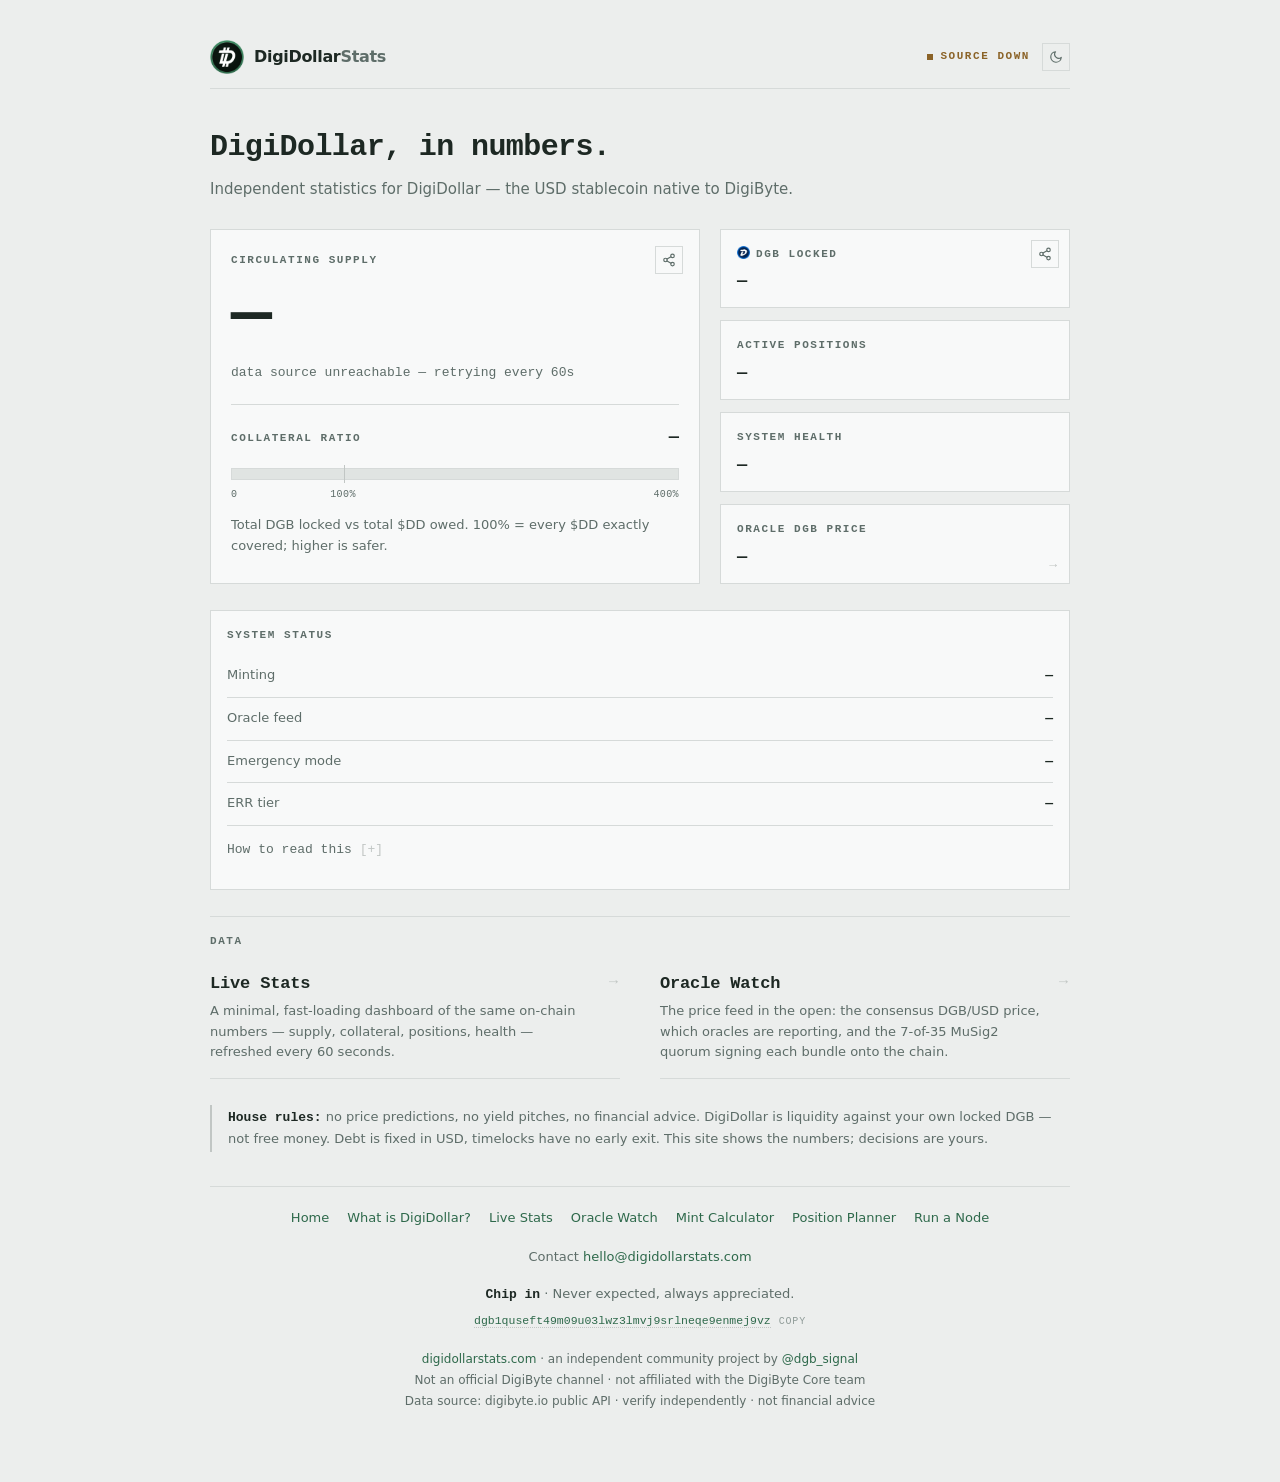
==== commit 08a869c6: "Add files via upload" ====
--- a/index.html
+++ b/index.html
@@ -33,6 +33,8 @@
 })();
 </script>
   <link rel="icon" href="/favicon.ico" sizes="any">
+  <link rel="icon" type="image/png" sizes="32x32" href="/favicon-32x32-light.png" media="(prefers-color-scheme: light)">
+  <link rel="icon" type="image/png" sizes="16x16" href="/favicon-16x16-light.png" media="(prefers-color-scheme: light)">
   <link rel="icon" type="image/png" sizes="32x32" href="/favicon-32x32.png">
   <link rel="icon" type="image/png" sizes="16x16" href="/favicon-16x16.png">
   <link rel="apple-touch-icon" sizes="180x180" href="/apple-touch-icon.png">
@@ -139,7 +141,7 @@
     font-family:var(--mono);font-weight:600;font-size:var(--t-h1);
     line-height:1.25;letter-spacing:-.02em;margin-bottom:10px;
   }
-  .lede{color:var(--muted);font-size:var(--t-body);max-width:54ch;margin-bottom:28px}
+  .lede{color:var(--muted);font-size:var(--t-body);max-width:62ch;margin-bottom:28px}
 
   .readout{
     background:var(--panel);border:1px solid var(--rule);
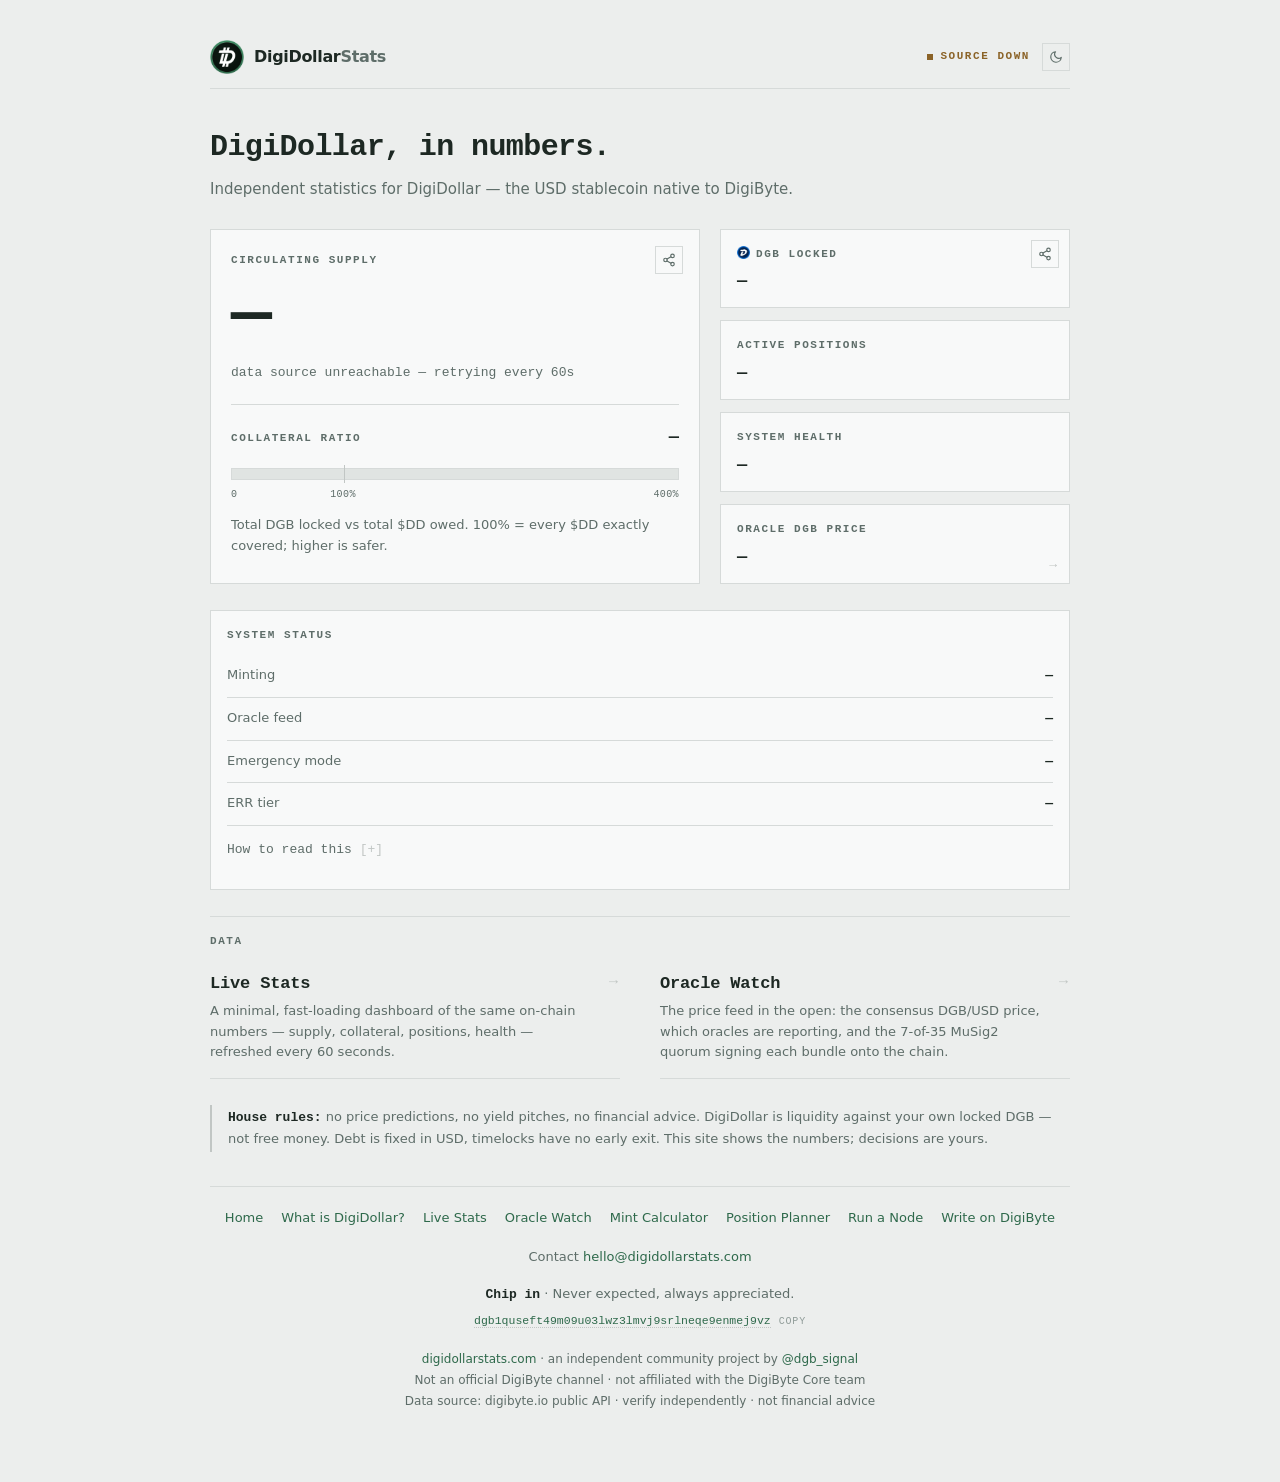
==== commit 58bf21d1: "Footer: add Write on DigiByte link on every page Co-Authored-By: Claude Opus 5.5 <noreply@anthropic." ====
--- a/index.html
+++ b/index.html
@@ -44,239 +44,15 @@
 <link rel="preconnect" href="https://fonts.gstatic.com" crossorigin>
 <link href="https://fonts.googleapis.com/css2?family=IBM+Plex+Mono:wght@400;600&family=IBM+Plex+Sans:wght@400;600&display=swap" rel="stylesheet">
 
+<link rel="stylesheet" href="/ash.css">
 <style>
-  :root{
-    /* ---- Ash · dark (default) ---- */
-    --field:#1A1D1C;
-    --panel:#232726;
-    --well:#151817;
-    --hover:#1F2322;
-    --rule:#333837;
-    --rule2:#4B5250;
-    --text:#E8ECEA;
-    --muted:#98A29F;
-    --dim:#6B7573;
-    --signal:#7FC9A4;
-    --amber:#D4A96A;
-
-    --mono:'IBM Plex Mono',ui-monospace,monospace;
-    --sans:'IBM Plex Sans',system-ui,sans-serif;
-
-    --t-hero:clamp(40px,13vw,68px);
-    --t-h1:clamp(23px,5.6vw,30px);
-    --t-h2:17px;
-    --t-body:15px;
-    --t-small:13px;
-    --t-micro:11px;
-
-    --gap:26px;
-  }
-  /* ---- Ash · light ---- */
-  html[data-theme="light"]{
-    --field:#ECEEED;
-    --panel:#F8F9F9;
-    --well:#E0E4E2;
-    --hover:#E7EAE9;
-    --rule:#D6DAD9;
-    --rule2:#C1C6C4;
-    --text:#1D2823;
-    --muted:#5E6D69;
-    --dim:#909C99;
-    --signal:#2E694B;
-    --amber:#8B6328;
-  }
-
-  *{box-sizing:border-box;margin:0;padding:0}
-  html{background:var(--field)}
-  body{
-    background:var(--field);
-    color:var(--text);
-    font-family:var(--sans);
-    font-size:var(--t-body);
-    line-height:1.6;
-    -webkit-font-smoothing:antialiased;
-    min-height:100vh;
-    display:flex;flex-direction:column;align-items:center;
-    padding:20px 18px 54px;
-  }
-  .wrap{width:100%;max-width:600px}
-  a{color:var(--signal)}
-  :focus-visible{outline:2px solid var(--signal);outline-offset:2px}
-
-  /* one label treatment for the whole page */
-  .eyebrow{
-    font-family:var(--mono);font-size:var(--t-micro);font-weight:600;
-    letter-spacing:.14em;text-transform:uppercase;color:var(--muted);
-  }
-
-  /* ---------- masthead ---------- */
-  .masthead{
-    display:flex;align-items:center;justify-content:space-between;gap:14px;
-    padding-bottom:14px;border-bottom:1px solid var(--rule);margin-bottom:30px;
-  }
-  .homelink{display:flex;align-items:center;gap:10px;text-decoration:none;color:inherit}
-  .logo{width:34px;height:34px;object-fit:cover;display:block}
-  html[data-theme="dark"]  .logo-lt{display:none}
-  html[data-theme="light"] .logo-dk{display:none}
-  .brand{font-family:var(--sans);font-weight:600;font-size:16px;letter-spacing:-.02em}
-  .brand em{font-style:normal;color:var(--muted)}
-  .status{display:inline-flex;align-items:center;gap:7px;white-space:nowrap}
-  .status .sdot{width:6px;height:6px;background:var(--signal);flex-shrink:0}
-  .controls{display:flex;align-items:center;gap:12px}
-  .themetoggle{
-    width:28px;height:28px;flex-shrink:0;
-    display:flex;align-items:center;justify-content:center;
-    background:transparent;border:1px solid var(--rule);color:var(--muted);
-    cursor:pointer;padding:0;
-  }
-  .themetoggle:hover{color:var(--signal);border-color:var(--rule2)}
-  .themetoggle svg{width:14px;height:14px}
-  html[data-theme="light"] .themetoggle .i-sun{display:none}
-  html[data-theme="dark"]  .themetoggle .i-moon{display:none}
-  .status.err{color:var(--amber)}
-  .status.err .sdot{background:var(--amber)}
-
-  /* ---------- hero ---------- */
-  h1{
-    font-family:var(--mono);font-weight:600;font-size:var(--t-h1);
-    line-height:1.25;letter-spacing:-.02em;margin-bottom:10px;
-  }
-  .lede{color:var(--muted);font-size:var(--t-body);max-width:62ch;margin-bottom:28px}
-
-  .readout{
-    background:var(--panel);border:1px solid var(--rule);
-    padding:22px 20px 20px;position:relative;margin-bottom:var(--gap);
-  }
-  .readout .eyebrow{display:block;margin-bottom:12px}
-  .supply{
-    font-family:var(--mono);font-weight:600;font-size:var(--t-hero);
-    line-height:1;letter-spacing:-.035em;font-variant-numeric:tabular-nums;
-    word-break:break-word;
-  }
-  .supply .unit{font-size:.26em;letter-spacing:0;color:var(--accent, var(--muted));margin-left:.4em;font-weight:400;white-space:nowrap}
-  .updated{color:var(--muted);font-size:var(--t-small);margin-top:14px;font-family:var(--mono)}
-
-  /* ---------- signature: collateral bar ---------- */
-  .backing{margin-top:20px;padding-top:18px;border-top:1px solid var(--rule)}
-  .backingtop{display:flex;justify-content:space-between;align-items:baseline;gap:12px;margin-bottom:9px}
-  .backingval{font-family:var(--mono);font-weight:600;font-size:var(--t-h2);font-variant-numeric:tabular-nums}
-  .track{position:relative;height:12px;background:var(--well);border:1px solid var(--rule)}
-  .fill{position:absolute;inset:1px auto 1px 1px;width:0;background:var(--signal)}
-  @media (prefers-reduced-motion:no-preference){.fill{transition:width .5s ease-out}}
-  .fill.warn{background:var(--amber)}
-  .tick{position:absolute;top:-4px;bottom:-4px;left:25%;width:1px;background:var(--accent, var(--rule2))}
-  .scale{
-    display:flex;justify-content:space-between;margin-top:7px;
-    font-family:var(--mono);font-size:10px;color:var(--muted);letter-spacing:.04em;
-  }
-  .scale .mid{position:absolute;left:25%;transform:translateX(-50%)}
-  .scalewrap{position:relative}
-  .backingnote{color:var(--muted);font-size:var(--t-small);margin-top:12px}
-
-  /* ---------- figures ---------- */
-  .figs{display:grid;grid-template-columns:1fr 1fr;gap:12px;margin-bottom:var(--gap)}
-  .fig{background:var(--panel);border:1px solid var(--rule);padding:15px;position:relative}
-  .fig .sharebtn{top:10px;right:10px}
-  .fig.sharing .eyebrow{padding-right:26px}
-  a.fig{display:block;text-decoration:none;color:inherit}
-  a.fig .go{position:absolute;right:12px;bottom:11px;color:var(--rule2);font-family:var(--mono);font-size:var(--t-small);line-height:1}
-  a.fig:hover{border-color:var(--rule2)}
-  a.fig:hover .go{color:var(--accent, var(--signal))}
-  .fig .eyebrow{display:block;margin-bottom:8px}
-  .fig .eyebrow .coin{width:13px;height:13px;vertical-align:-2px;margin-right:6px}
-  .figv{
-    display:block;font-family:var(--mono);font-weight:600;font-size:var(--t-h2);
-    line-height:1.2;font-variant-numeric:tabular-nums;word-break:break-word;
-  }
-
-  /* ---------- status panel ---------- */
-  .panel{background:var(--panel);border:1px solid var(--rule);padding:16px;margin-bottom:var(--gap)}
-  .panel .eyebrow{display:block;margin-bottom:10px}
-  .srow{
-    display:flex;justify-content:space-between;align-items:baseline;gap:16px;
-    padding:10px 0;border-bottom:1px solid var(--rule);
-  }
-  .srow .k{color:var(--muted);font-size:var(--t-small)}
-  .srow .v{
-    font-family:var(--mono);font-weight:600;font-size:var(--t-small);
-    font-variant-numeric:tabular-nums;text-align:right;
-  }
-  .srow .v.warn{color:var(--amber)}
-
-  details.notes{margin-top:2px}
-  details.notes summary{
-    cursor:pointer;list-style:none;padding:12px 0;color:var(--muted);
-    font-size:var(--t-small);font-family:var(--mono);
-  }
-  details.notes summary::-webkit-details-marker{display:none}
-  details.notes summary::after{content:" [+]";color:var(--rule2)}
-  details.notes[open] summary::after{content:" [–]"}
-  details.notes ul{list-style:none;padding-bottom:8px}
-  details.notes li{color:var(--muted);font-size:var(--t-small);padding:7px 0;border-top:1px solid var(--rule)}
-  details.notes li b{color:var(--text);font-weight:600;font-family:var(--mono)}
-
-  /* ---------- tools ---------- */
-  .tools{border-top:1px solid var(--rule);margin-bottom:var(--gap)}
-  .tools .eyebrow{display:block;padding:16px 0 4px}
-  .tool{
-    display:block;text-decoration:none;color:inherit;
-    padding:15px 30px 15px 0;border-bottom:1px solid var(--rule);position:relative;
-  }
-  .tool h3{font-family:var(--mono);font-weight:600;font-size:var(--t-h2);letter-spacing:-.01em;margin-bottom:4px}
-  .tool p{color:var(--muted);font-size:var(--t-small);max-width:56ch}
-  .tool .go{position:absolute;right:2px;top:16px;color:var(--rule2);font-family:var(--mono)}
-  .tool:hover{background:var(--hover)}
-  .tool:hover .go{color:var(--accent, var(--signal))}
-  .tool:hover h3{color:var(--signal)}
-
-  /* ---------- house rules ---------- */
-  .house{
-    border-left:2px solid var(--rule2);padding:2px 0 2px 16px;
-    color:var(--muted);font-size:var(--t-small);margin-bottom:34px;
-  }
-  .house b{color:var(--text);font-weight:600;font-family:var(--mono)}
-
-  /* ---------- share ---------- */
-  .sharebtn{
-    position:absolute;top:16px;right:16px;width:28px;height:28px;
-    display:flex;align-items:center;justify-content:center;
-    background:transparent;border:1px solid var(--rule);color:var(--muted);
-    cursor:pointer;padding:0;
-  }
-  .sharebtn:hover{color:var(--signal);border-color:var(--rule2)}
-  .sharebtn svg{width:14px;height:14px}
-  .sharebtn.ok{color:var(--signal);border-color:var(--rule2)}
-
-  /* ---------- footer ---------- */
-  footer{border-top:1px solid var(--rule);padding-top:20px;color:var(--muted);font-size:12px;line-height:1.75;text-align:center}
-  .footnav{display:flex;flex-wrap:wrap;justify-content:center;gap:6px 18px;margin-bottom:16px;font-size:var(--t-small)}
-  .footnav a{text-decoration:none}
-  .footnav a:hover{text-decoration:underline}
-  .footcontact{margin-bottom:14px;font-size:var(--t-small)}
-  .footcontact a{text-decoration:none}
-  .footdonate{margin-bottom:16px;font-size:var(--t-small);line-height:1.9}
-  .footdonate .fdlabel{color:var(--text);font-weight:600;font-family:var(--mono)}
-  .fdaddr{
-    font-family:var(--mono);font-size:11.5px;color:var(--signal);cursor:pointer;
-    word-break:break-all;border-bottom:1px dotted var(--rule2);
-  }
-  .fdaddr:hover{color:var(--text)}
-  .fdhint{font-family:var(--mono);font-size:10px;letter-spacing:.08em;text-transform:uppercase;color:var(--dim);margin-left:8px;white-space:nowrap}
-  .fdhint.ok{color:var(--signal)}
-  footer a{text-decoration:none}
-  footer a:hover{text-decoration:underline}
-
-  /* ---------- desktop ---------- */
+  /* ---------- index page only ---------- */
+  .lede{max-width:62ch}
+
   @media (min-width:900px){
-    body{padding:40px 24px 76px}
-    .wrap{max-width:860px}
-    .masthead{margin-bottom:40px}
     .topgrid{display:grid;grid-template-columns:1.4fr 1fr;gap:20px;margin-bottom:var(--gap)}
     .topgrid .readout{margin-bottom:0}
     .topgrid .figs{grid-template-columns:1fr;grid-template-rows:repeat(4,1fr);margin-bottom:0}
-    .fig{padding:16px}
-    .tools{display:grid;grid-template-columns:1fr 1fr;gap:0 40px;align-items:start}
-    .tools .eyebrow{grid-column:1 / -1}
   }
 </style>
 
@@ -397,6 +173,7 @@
       <a href="/calculator">Mint Calculator</a>
       <a href="/planner">Position Planner</a>
       <a href="/node">Run a Node</a>
+      <a href="https://write.digidollarstats.com">Write on DigiByte</a>
     </nav>
     <div class="footcontact">Contact <a href="mailto:hello@digidollarstats.com">hello@digidollarstats.com</a></div>
     <div class="footdonate">
--- a/ash.css
+++ b/ash.css
@@ -0,0 +1,235 @@
+/* ash.css — shared design system for digidollarstats.com
+   Page-specific rules stay in each page's own <style> block.
+   Extracted 4 Aug 2026; byte-identical to the block it replaced. */
+
+  :root{
+    /* ---- Ash · dark (default) ---- */
+    --field:#1A1D1C;
+    --panel:#232726;
+    --well:#151817;
+    --hover:#1F2322;
+    --rule:#333837;
+    --rule2:#4B5250;
+    --text:#E8ECEA;
+    --muted:#98A29F;
+    --dim:#6B7573;
+    --signal:#7FC9A4;
+    --amber:#D4A96A;
+
+    --mono:'IBM Plex Mono',ui-monospace,monospace;
+    --sans:'IBM Plex Sans',system-ui,sans-serif;
+
+    --t-hero:clamp(40px,13vw,68px);
+    --t-h1:clamp(23px,5.6vw,30px);
+    --t-h2:17px;
+    --t-body:15px;
+    --t-small:13px;
+    --t-micro:11px;
+
+    --gap:26px;
+  }
+  /* ---- Ash · light ---- */
+  html[data-theme="light"]{
+    --field:#ECEEED;
+    --panel:#F8F9F9;
+    --well:#E0E4E2;
+    --hover:#E7EAE9;
+    --rule:#D6DAD9;
+    --rule2:#C1C6C4;
+    --text:#1D2823;
+    --muted:#5E6D69;
+    --dim:#909C99;
+    --signal:#2E694B;
+    --amber:#8B6328;
+  }
+
+  *{box-sizing:border-box;margin:0;padding:0}
+  html{background:var(--field)}
+  body{
+    background:var(--field);
+    color:var(--text);
+    font-family:var(--sans);
+    font-size:var(--t-body);
+    line-height:1.6;
+    -webkit-font-smoothing:antialiased;
+    min-height:100vh;
+    display:flex;flex-direction:column;align-items:center;
+    padding:20px 18px 54px;
+  }
+  .wrap{width:100%;max-width:600px}
+  a{color:var(--signal)}
+  :focus-visible{outline:2px solid var(--signal);outline-offset:2px}
+
+  /* one label treatment for the whole page */
+  .eyebrow{
+    font-family:var(--mono);font-size:var(--t-micro);font-weight:600;
+    letter-spacing:.14em;text-transform:uppercase;color:var(--muted);
+  }
+
+  /* ---------- masthead ---------- */
+  .masthead{
+    display:flex;align-items:center;justify-content:space-between;gap:14px;
+    padding-bottom:14px;border-bottom:1px solid var(--rule);margin-bottom:30px;
+  }
+  .homelink{display:flex;align-items:center;gap:10px;text-decoration:none;color:inherit}
+  .logo{width:34px;height:34px;object-fit:cover;display:block}
+  html[data-theme="dark"]  .logo-lt{display:none}
+  html[data-theme="light"] .logo-dk{display:none}
+  .brand{font-family:var(--sans);font-weight:600;font-size:16px;letter-spacing:-.02em}
+  .brand em{font-style:normal;color:var(--muted)}
+  .status{display:inline-flex;align-items:center;gap:7px;white-space:nowrap}
+  .status .sdot{width:6px;height:6px;background:var(--signal);flex-shrink:0}
+  .controls{display:flex;align-items:center;gap:12px}
+  .themetoggle{
+    width:28px;height:28px;flex-shrink:0;
+    display:flex;align-items:center;justify-content:center;
+    background:transparent;border:1px solid var(--rule);color:var(--muted);
+    cursor:pointer;padding:0;
+  }
+  .themetoggle:hover{color:var(--signal);border-color:var(--rule2)}
+  .themetoggle svg{width:14px;height:14px}
+  html[data-theme="light"] .themetoggle .i-sun{display:none}
+  html[data-theme="dark"]  .themetoggle .i-moon{display:none}
+  .status.err{color:var(--amber)}
+  .status.err .sdot{background:var(--amber)}
+
+  /* ---------- hero ---------- */
+  h1{
+    font-family:var(--mono);font-weight:600;font-size:var(--t-h1);
+    line-height:1.25;letter-spacing:-.02em;margin-bottom:10px;
+  }
+  .lede{color:var(--muted);font-size:var(--t-body);max-width:54ch;margin-bottom:28px}
+
+  .readout{
+    background:var(--panel);border:1px solid var(--rule);
+    padding:22px 20px 20px;position:relative;margin-bottom:var(--gap);
+  }
+  .readout .eyebrow{display:block;margin-bottom:12px}
+  .supply{
+    font-family:var(--mono);font-weight:600;font-size:var(--t-hero);
+    line-height:1;letter-spacing:-.035em;font-variant-numeric:tabular-nums;
+    word-break:break-word;
+  }
+  .supply .unit{font-size:.26em;letter-spacing:0;color:var(--accent, var(--muted));margin-left:.4em;font-weight:400;white-space:nowrap}
+  .updated{color:var(--muted);font-size:var(--t-small);margin-top:14px;font-family:var(--mono)}
+
+  /* ---------- signature: collateral bar ---------- */
+  .backing{margin-top:20px;padding-top:18px;border-top:1px solid var(--rule)}
+  .backingtop{display:flex;justify-content:space-between;align-items:baseline;gap:12px;margin-bottom:9px}
+  .backingval{font-family:var(--mono);font-weight:600;font-size:var(--t-h2);font-variant-numeric:tabular-nums}
+  .track{position:relative;height:12px;background:var(--well);border:1px solid var(--rule)}
+  .fill{position:absolute;inset:1px auto 1px 1px;width:0;background:var(--signal)}
+  @media (prefers-reduced-motion:no-preference){.fill{transition:width .5s ease-out}}
+  .fill.warn{background:var(--amber)}
+  .tick{position:absolute;top:-4px;bottom:-4px;left:25%;width:1px;background:var(--accent, var(--rule2))}
+  .scale{
+    display:flex;justify-content:space-between;margin-top:7px;
+    font-family:var(--mono);font-size:10px;color:var(--muted);letter-spacing:.04em;
+  }
+  .scale .mid{position:absolute;left:25%;transform:translateX(-50%)}
+  .scalewrap{position:relative}
+  .backingnote{color:var(--muted);font-size:var(--t-small);margin-top:12px}
+
+  /* ---------- figures ---------- */
+  .figs{display:grid;grid-template-columns:1fr 1fr;gap:12px;margin-bottom:var(--gap)}
+  .fig{background:var(--panel);border:1px solid var(--rule);padding:15px;position:relative}
+  .fig .sharebtn{top:10px;right:10px}
+  .fig.sharing .eyebrow{padding-right:26px}
+  a.fig{display:block;text-decoration:none;color:inherit}
+  a.fig .go{position:absolute;right:12px;bottom:11px;color:var(--rule2);font-family:var(--mono);font-size:var(--t-small);line-height:1}
+  a.fig:hover{border-color:var(--rule2)}
+  a.fig:hover .go{color:var(--accent, var(--signal))}
+  .fig .eyebrow{display:block;margin-bottom:8px}
+  .fig .eyebrow .coin{width:13px;height:13px;vertical-align:-2px;margin-right:6px}
+  .figv{
+    display:block;font-family:var(--mono);font-weight:600;font-size:var(--t-h2);
+    line-height:1.2;font-variant-numeric:tabular-nums;word-break:break-word;
+  }
+
+  /* ---------- status panel ---------- */
+  .panel{background:var(--panel);border:1px solid var(--rule);padding:16px;margin-bottom:var(--gap)}
+  .panel .eyebrow{display:block;margin-bottom:10px}
+  .srow{
+    display:flex;justify-content:space-between;align-items:baseline;gap:16px;
+    padding:10px 0;border-bottom:1px solid var(--rule);
+  }
+  .srow .k{color:var(--muted);font-size:var(--t-small)}
+  .srow .v{
+    font-family:var(--mono);font-weight:600;font-size:var(--t-small);
+    font-variant-numeric:tabular-nums;text-align:right;
+  }
+  .srow .v.warn{color:var(--amber)}
+
+  details.notes{margin-top:2px}
+  details.notes summary{
+    cursor:pointer;list-style:none;padding:12px 0;color:var(--muted);
+    font-size:var(--t-small);font-family:var(--mono);
+  }
+  details.notes summary::-webkit-details-marker{display:none}
+  details.notes summary::after{content:" [+]";color:var(--rule2)}
+  details.notes[open] summary::after{content:" [–]"}
+  details.notes ul{list-style:none;padding-bottom:8px}
+  details.notes li{color:var(--muted);font-size:var(--t-small);padding:7px 0;border-top:1px solid var(--rule)}
+  details.notes li b{color:var(--text);font-weight:600;font-family:var(--mono)}
+
+  /* ---------- tools ---------- */
+  .tools{border-top:1px solid var(--rule);margin-bottom:var(--gap)}
+  .tools .eyebrow{display:block;padding:16px 0 4px}
+  .tool{
+    display:block;text-decoration:none;color:inherit;
+    padding:15px 30px 15px 0;border-bottom:1px solid var(--rule);position:relative;
+  }
+  .tool h3{font-family:var(--mono);font-weight:600;font-size:var(--t-h2);letter-spacing:-.01em;margin-bottom:4px}
+  .tool p{color:var(--muted);font-size:var(--t-small);max-width:56ch}
+  .tool .go{position:absolute;right:2px;top:16px;color:var(--rule2);font-family:var(--mono)}
+  .tool:hover{background:var(--hover)}
+  .tool:hover .go{color:var(--accent, var(--signal))}
+  .tool:hover h3{color:var(--signal)}
+
+  /* ---------- house rules ---------- */
+  .house{
+    border-left:2px solid var(--rule2);padding:2px 0 2px 16px;
+    color:var(--muted);font-size:var(--t-small);margin-bottom:34px;
+  }
+  .house b{color:var(--text);font-weight:600;font-family:var(--mono)}
+
+  /* ---------- share ---------- */
+  .sharebtn{
+    position:absolute;top:16px;right:16px;width:28px;height:28px;
+    display:flex;align-items:center;justify-content:center;
+    background:transparent;border:1px solid var(--rule);color:var(--muted);
+    cursor:pointer;padding:0;
+  }
+  .sharebtn:hover{color:var(--signal);border-color:var(--rule2)}
+  .sharebtn svg{width:14px;height:14px}
+  .sharebtn.ok{color:var(--signal);border-color:var(--rule2)}
+
+  /* ---------- footer ---------- */
+  footer{border-top:1px solid var(--rule);padding-top:20px;color:var(--muted);font-size:12px;line-height:1.75;text-align:center}
+  .footnav{display:flex;flex-wrap:wrap;justify-content:center;gap:6px 18px;margin-bottom:16px;font-size:var(--t-small)}
+  .footnav a{text-decoration:none}
+  .footnav a:hover{text-decoration:underline}
+  .footcontact{margin-bottom:14px;font-size:var(--t-small)}
+  .footcontact a{text-decoration:none}
+  .footdonate{margin-bottom:16px;font-size:var(--t-small);line-height:1.9}
+  .footdonate .fdlabel{color:var(--text);font-weight:600;font-family:var(--mono)}
+  .fdaddr{
+    font-family:var(--mono);font-size:11.5px;color:var(--signal);cursor:pointer;
+    word-break:break-all;border-bottom:1px dotted var(--rule2);
+  }
+  .fdaddr:hover{color:var(--text)}
+  .fdhint{font-family:var(--mono);font-size:10px;letter-spacing:.08em;text-transform:uppercase;color:var(--dim);margin-left:8px;white-space:nowrap}
+  .fdhint.ok{color:var(--signal)}
+  footer a{text-decoration:none}
+  footer a:hover{text-decoration:underline}
+
+  /* ---------- desktop ---------- */
+  @media (min-width:900px){
+    body{padding:40px 24px 76px}
+    .wrap{max-width:860px}
+    .masthead{margin-bottom:40px}
+    .figs{grid-template-columns:repeat(4,1fr)}
+    .fig{padding:16px}
+    .tools{display:grid;grid-template-columns:1fr 1fr;gap:0 40px;align-items:start}
+    .tools .eyebrow{grid-column:1 / -1}
+  }
